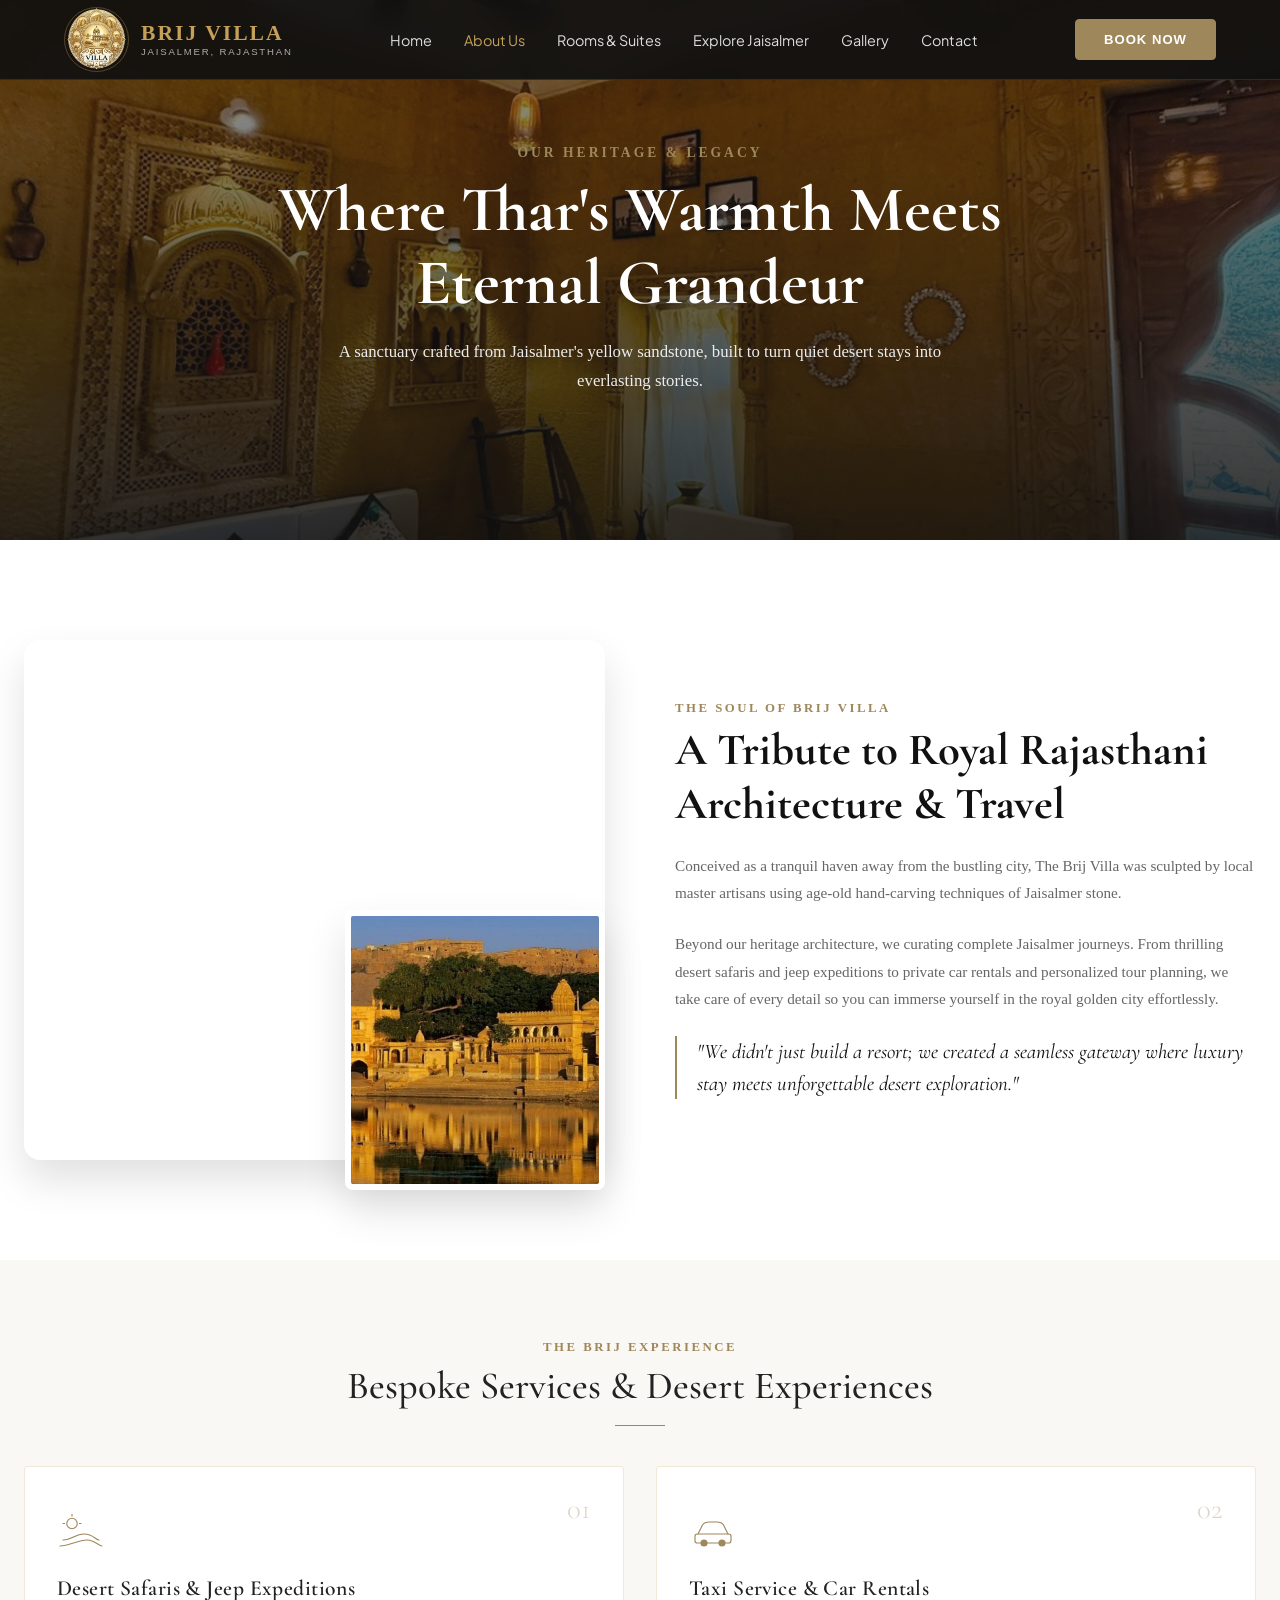
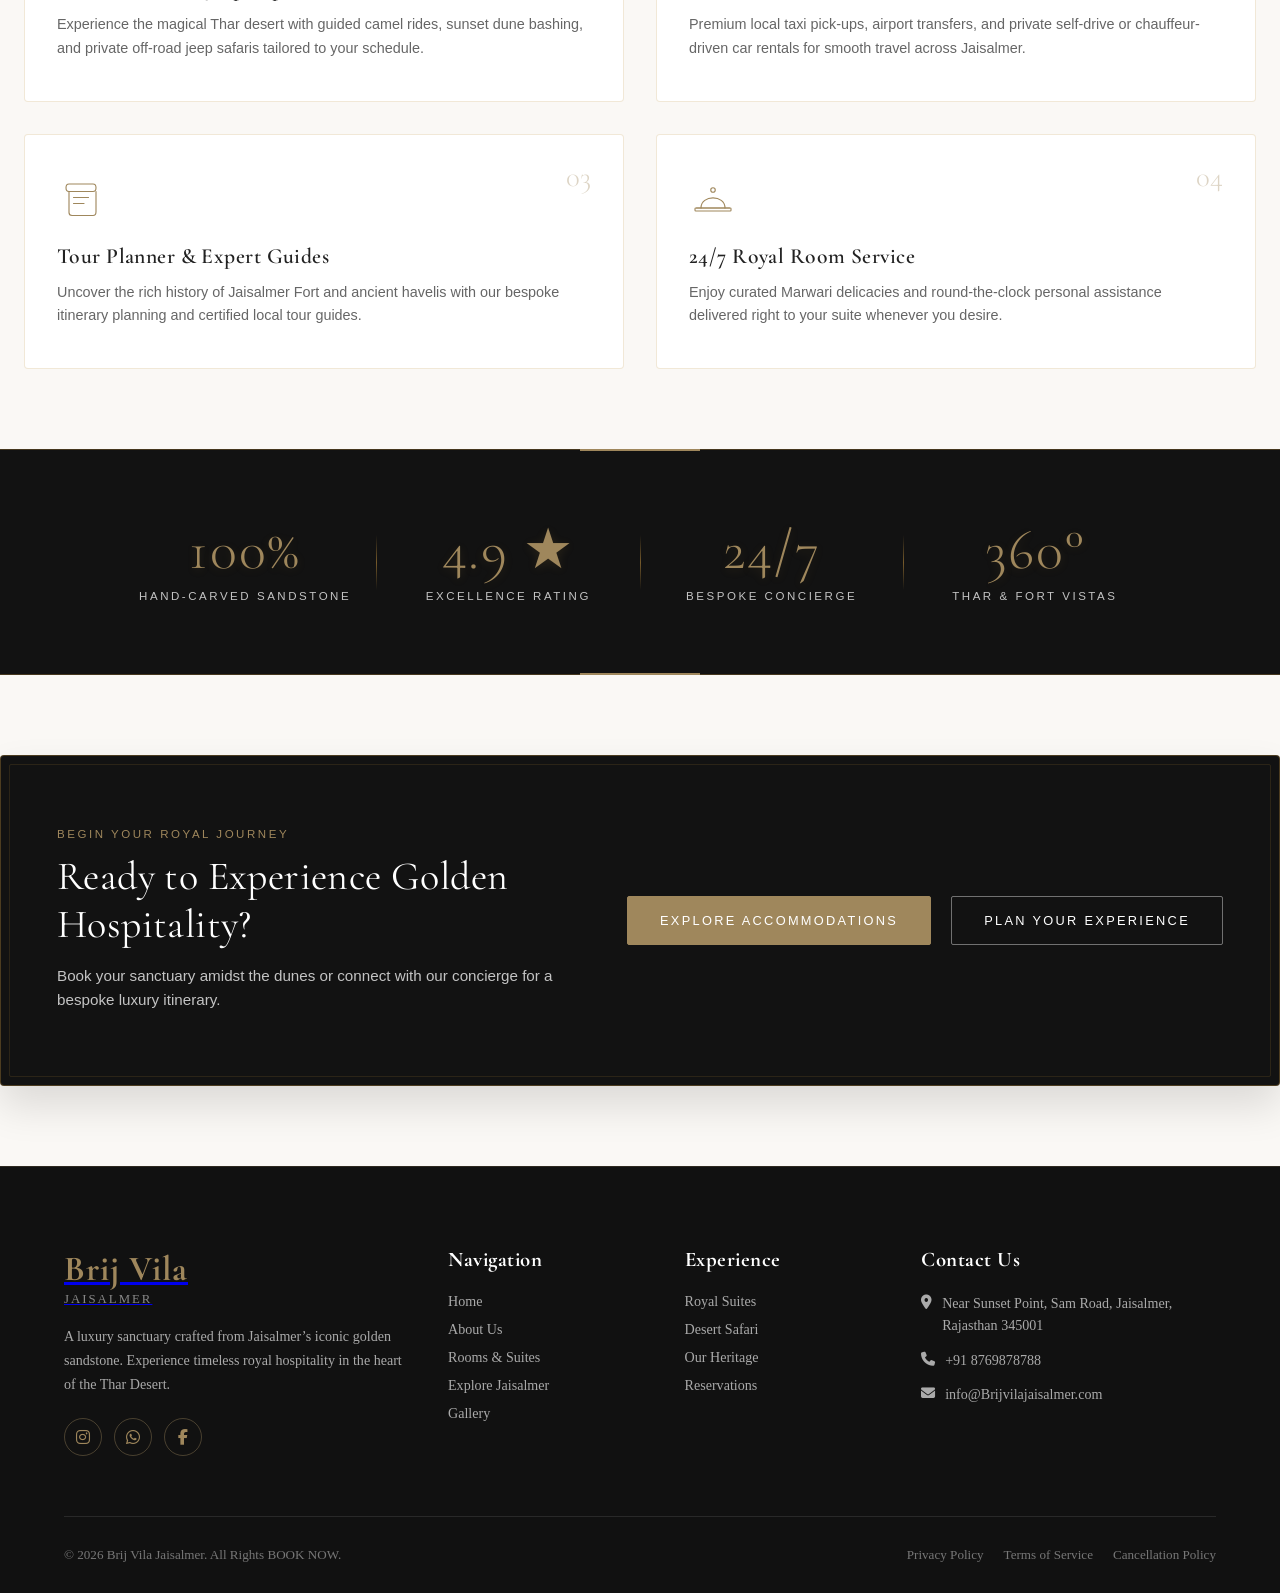
==== about.html @ 89344a8f "initial commit" ====
<!DOCTYPE html>
<html lang="en">
<head>
  <meta charset="UTF-8">
  <meta name="viewport" content="width=device-width, initial-scale=1.0">
  <title>About Us | Brij Vila Jaisalmer</title>
  
  <!-- Shared Global CSS (Navbar, Footer, Buttons) -->
  <link rel="stylesheet" href="style.css">
  
  <!-- Page Specific CSS -->
  <link rel="stylesheet" href="about.css">
  
  <!-- Fonts & Icons -->
  <link rel="preconnect" href="https://fonts.googleapis.com">
  <link rel="preconnect" href="https://fonts.gstatic.com" crossorigin>
  <link href="https://fonts.googleapis.com/css2?family=Cormorant+Garamond:ital,wght@0,400;0,600;0,700;1,400&family=Plus+Jakarta+Sans:wght@300;400;500;600&display=swap" rel="stylesheet">
  <link rel="stylesheet" href="https://cdnjs.cloudflare.com/ajax/libs/font-awesome/6.5.1/css/all.min.css" />
</head>
<body>

  <!-- Navigation Bar (Shared Multi-Page Nav) -->
  <header class="navbar">
        <a href="#hero" class="nav-logo">
  <img 
    src="./images/88f17f92-57b8-442e-8bf9-5949bb6d2c0f-removebg-preview.png" 
    alt="Brij Villa Logo" 
    class="nav-logo-img" 
  />
  <div class="logo-text-group">
    <span class="logo-main">Brij Villa</span>
    <span class="logo-sub">Jaisalmer, Rajasthan</span>
  </div>
</a>
    <nav class="nav-links">
      <a href="index.html">Home</a>
      <a href="about.html" class="active">About Us</a>
      <a href="rooms.html">Rooms & Suites</a>
      <a href="explore.html">Explore Jaisalmer</a>
      <a href="gallery.html">Gallery</a>
      <a href="contact.html">Contact</a>
    </nav>
    <a href="contact.html" class="btn-primary">BOOK NOW</a>
  </header>

  <main>
    <!-- Page Hero Banner -->
    <section class="about-hero">
      <div class="hero-overlay"></div>
      <div class="hero-content">
        <span class="gold-subtitle">Our Heritage & Legacy</span>
        <h1>Where Thar's Warmth Meets Eternal Grandeur</h1>
        <p>A sanctuary crafted from Jaisalmer's yellow sandstone, built to turn quiet desert stays into everlasting stories.</p>
      </div>
    </section>

    <!-- Narrative Intro Section (Split Layout) -->
  <section class="about-story container">
  <div class="story-grid">
    <div class="story-images">
      <!-- Main Video replaces the main background image -->
      <div class="img-wrapper main-img video-wrapper">
        <video autoplay muted loop playsinline poster="https://images.unsplash.com/photo-1542314831-068cd1dbfeeb?auto=format&fit=crop&w=800&q=80">
          <source src="./images/abouthero.mp4" type="video/mp4">
          Your browser does not support the video tag.
        </video>
      </div>

      <!-- Secondary Floating Image -->
      <div class="img-wrapper floating-img">
        <img src="./images/jaisalmerabout.jpg" alt="Luxury Room Details">
      </div>
    </div>

    <div class="story-text">
      <span class="section-label">The Soul of Brij Villa</span>
      <h2>A Tribute to Royal Rajasthani Architecture & Travel</h2>
      <p class="lead-text">
        Conceived as a tranquil haven away from the bustling city, The Brij Villa was sculpted by local master artisans using age-old hand-carving techniques of Jaisalmer stone.
      </p>
      <p>
        Beyond our heritage architecture, we curating complete Jaisalmer journeys. From thrilling desert safaris and jeep expeditions to private car rentals and personalized tour planning, we take care of every detail so you can immerse yourself in the royal golden city effortlessly.
      </p>
      <div class="story-quote">
        <blockquote>
          "We didn't just build a resort; we created a seamless gateway where luxury stay meets unforgettable desert exploration."
        </blockquote>
      </div>
    </div>
  </div>
</section>

<!-- Core Pillars / Services Section -->
<section class="about-pillars">
  <div class="container">
    <div class="section-header text-center">
      <span class="section-label">The Brij Experience</span>
      <h2>Bespoke Services & Desert Experiences</h2>
      <div class="header-line"></div>
    </div>

    <div class="pillars-grid">
      <!-- Card 1 -->
      <div class="pillar-card">
        <div class="pillar-icon">
          <svg viewBox="0 0 64 64" fill="none" stroke="currentColor" stroke-width="1.5" stroke-linecap="round" stroke-linejoin="round">
            <!-- Sun over Sand Dunes -->
            <path d="M8 44 C20 44, 24 36, 36 36 C48 36, 52 44, 56 44" />
            <path d="M4 52 C16 52, 28 44, 40 44 C50 44, 56 52, 60 52" />
            <circle cx="20" cy="22" r="7" />
            <line x1="20" y1="10" x2="20" y2="12" />
            <line x1="32" y1="22" x2="30" y2="22" />
            <line x1="8" y1="22" x2="10" y2="22" />
          </svg>
        </div>
        <span class="pillar-num">01</span>
        <h3>Desert Safaris & Jeep Expeditions</h3>
        <p>Experience the magical Thar desert with guided camel rides, sunset dune bashing, and private off-road jeep safaris tailored to your schedule.</p>
      </div>

      <!-- Card 2 -->
      <div class="pillar-card">
        <div class="pillar-icon">
          <svg viewBox="0 0 64 64" fill="none" stroke="currentColor" stroke-width="1.5" stroke-linecap="round" stroke-linejoin="round">
            <!-- Luxury Car Silhouette -->
            <path d="M12 36 L18 24 C20 21, 23 20, 27 20 H37 C41 20, 44 21, 46 24 L52 36" />
            <rect x="8" y="36" width="48" height="12" rx="3" />
            <circle cx="20" cy="48" r="4" fill="currentColor" />
            <circle cx="44" cy="48" r="4" fill="currentColor" />
          </svg>
        </div>
        <span class="pillar-num">02</span>
        <h3>Taxi Service & Car Rentals</h3>
        <p>Premium local taxi pick-ups, airport transfers, and private self-drive or chauffeur-driven car rentals for smooth travel across Jaisalmer.</p>
      </div>

      <!-- Card 3 -->
      <div class="pillar-card">
        <div class="pillar-icon">
          <svg viewBox="0 0 64 64" fill="none" stroke="currentColor" stroke-width="1.5" stroke-linecap="round" stroke-linejoin="round">
            <!-- Royal Scroll / Compass -->
            <path d="M16 12 H48 C51 12, 52 14, 52 17 C52 20, 51 22, 48 22 H16 C13 22, 12 20, 12 17 C12 14, 13 12, 16 12 Z" />
            <path d="M16 22 V50 C16 53, 18 54, 20 54 H48 C51 54, 52 52, 52 49 V22" />
            <line x1="22" y1="30" x2="42" y2="30" />
            <line x1="22" y1="38" x2="36" y2="38" />
          </svg>
        </div>
        <span class="pillar-num">03</span>
        <h3>Tour Planner & Expert Guides</h3>
        <p>Uncover the rich history of Jaisalmer Fort and ancient havelis with our bespoke itinerary planning and certified local tour guides.</p>
      </div>

      <!-- Card 4 -->
      <div class="pillar-card">
        <div class="pillar-icon">
          <svg viewBox="0 0 64 64" fill="none" stroke="currentColor" stroke-width="1.5" stroke-linecap="round" stroke-linejoin="round">
            <!-- Royal Concierge Bell -->
            <path d="M16 44 C16 26, 48 26, 48 44" />
            <line x1="10" y1="44" x2="54" y2="44" />
            <rect x="8" y="44" width="48" height="4" rx="1" />
            <circle cx="32" cy="20" r="3" />
          </svg>
        </div>
        <span class="pillar-num">04</span>
        <h3>24/7 Royal Room Service</h3>
        <p>Enjoy curated Marwari delicacies and round-the-clock personal assistance delivered right to your suite whenever you desire.</p>
      </div>
    </div>
  </div>
</section>

<!-- Key Statistics Banner -->
<section class="about-stats">
  <div class="container stats-flex">
    
    <div class="stat-item">
      <span class="stat-number">100%</span>
      <span class="stat-label">Hand-Carved Sandstone</span>
    </div>

    <div class="stat-divider"></div>

    <div class="stat-item">
      <span class="stat-number">4.9 ★</span>
      <span class="stat-label">Excellence Rating</span>
    </div>

    <div class="stat-divider"></div>

    <div class="stat-item">
      <span class="stat-number">24/7</span>
      <span class="stat-label">Bespoke Concierge</span>
    </div>

    <div class="stat-divider"></div>

    <div class="stat-item">
      <span class="stat-number">360°</span>
      <span class="stat-label">Thar & Fort Vistas</span>
    </div>

  </div>
</section>

    <!-- Call to Action Banner -->
    <section class="about-cta">
  <div class="cta-card container">
    <div class="cta-content">
      <span class="cta-subtitle">Begin Your Royal Journey</span>
      <h2>Ready to Experience Golden Hospitality?</h2>
      <p>Book your sanctuary amidst the dunes or connect with our concierge for a bespoke luxury itinerary.</p>
    </div>
    <div class="cta-actions">
      <a href="rooms.html" class="btn-primary">Explore Accommodations</a>
      <a href="contact.html" class="btn-outline">Plan Your Experience</a>
    </div>
  </div>
</section>
  </main>

  <!-- Shared Footer -->
  <footer>
    <div class="footer-inner">
      <div class="footer-top">
        <!-- Brand Info Column -->
        <div class="footer-col">
          <a href="index.html" class="nav-logo">
            <span class="logo-main">Brij Vila</span>
            <span class="logo-sub">Jaisalmer</span>
          </a>
          <p class="footer-tagline">
            A luxury sanctuary crafted from Jaisalmer’s iconic golden sandstone. Experience timeless royal hospitality in the heart of the Thar Desert.
          </p>
          <div class="footer-social">
            <a href="#" class="social-btn" aria-label="Instagram"><i class="fa-brands fa-instagram"></i></a>
            <a href="#" class="social-btn" aria-label="WhatsApp"><i class="fa-brands fa-whatsapp"></i></a>
            <a href="#" class="social-btn" aria-label="Facebook"><i class="fa-brands fa-facebook-f"></i></a>
          </div>
        </div>

        <!-- Quick Links Column 1 -->
        <div class="footer-col">
          <h5>Navigation</h5>
          <ul>
            <li><a href="index.html">Home</a></li>
            <li><a href="about.html">About Us</a></li>
            <li><a href="rooms.html">Rooms & Suites</a></li>
            <li><a href="explore.html">Explore Jaisalmer</a></li>
            <li><a href="gallery.html">Gallery</a></li>
          </ul>
        </div>

        <!-- Quick Links Column 2 -->
        <div class="footer-col">
          <h5>Experience</h5>
          <ul>
            <li><a href="rooms.html">Royal Suites</a></li>
            <li><a href="explore.html">Desert Safari</a></li>
            <li><a href="about.html">Our Heritage</a></li>
            <li><a href="contact.html">Reservations</a></li>
          </ul>
        </div>

        <!-- Contact Info Column -->
        <div class="footer-col">
          <h5>Contact Us</h5>
          <div class="contact-item">
            <i class="fa-solid fa-location-dot" style="margin-top: 3px;"></i>
            <span>Near Sunset Point, Sam Road, Jaisalmer, Rajasthan 345001</span>
          </div>
          <div class="contact-item">
            <i class="fa-solid fa-phone" style="margin-top: 3px;"></i>
            <a href="tel:+918769878788">+91 8769878788</a>
          </div>
          <div class="contact-item">
            <i class="fa-solid fa-envelope" style="margin-top: 3px;"></i>
            <a href="mailto:info@Brijvilajaisalmer.com">info@Brijvilajaisalmer.com</a>
          </div>
        </div>
      </div>

      <!-- Footer Bottom -->
      <div class="footer-bottom">
        <p>&copy; 2026 Brij Vila Jaisalmer. All Rights BOOK NOW.</p>
        <div class="footer-links">
         <a href="./privacy.html">Privacy Policy</a>
          <a href="./terms.html">Terms of Service</a>
          <a href="./cancellation-policy.html">Cancellation Policy</a>
        </div>
      </div>
    </div>
  </footer>

</body>
</html>
---- about.css ----
/* ==========================================================================
   Brij Vila Jaisalmer — About Us Page Styles
   File: about.css
   ========================================================================== */

/* --------------------------------------------------------------------------
   1. Local Variables
   -------------------------------------------------------------------------- */
:root {
  --gold: #9f875c;
  --gold-light: #c5b388;
  --gold-glow: rgba(159, 135, 92, 0.15);
  --dark: #111111;
  --dark-surface: #181818;
  --text-dark: #2a2a2a;
  --text-muted: #666666;
  --text-light: #ececec;
  --font-heading: 'Cormorant Garamond', serif;
  --font-body: 'Plus Jakarta Sans', sans-serif;
  --transition: all 0.4s cubic-bezier(0.16, 1, 0.3, 1);
}

/* --------------------------------------------------------------------------
   2. Base Helpers
   -------------------------------------------------------------------------- */
* {
  margin: 0;
  padding: 0;
  box-sizing: border-box;
}

html, body {
  margin: 0 !important;
  padding: 0 !important;
  width: 100%;
  max-width: 100%;
  overflow-x: hidden;
}



  

.about-hero, 
section {
  width: 100%;
  max-width: 100vw;
  box-sizing: border-box;
}

.story-images {
  position: relative;
  width: 100%;
  max-width: 100%;
}

.floating-img {
  position: absolute;
  bottom: -20px;
  right: 0px;
  width: 48%;
  max-width: 260px;
}

.container {
  max-width: 1280px;
  margin: 0 auto;
  padding: 0 24px;
  overflow-x: hidden;
}

.text-center { 
  text-align: center; 
}

.section-label {
  color: var(--gold);
  font-size: 0.8rem;
  text-transform: uppercase;
  letter-spacing: 2.5px;
  font-weight: 600;
  display: block;
  margin-bottom: 8px;
}

.main-img.video-wrapper {
  position: relative;
  overflow: hidden;
  border-radius: 16px; /* Match your main container border-radius */
  width: 100%;
  height: 100%;
  min-height: 520px; /* Adjust according to your layout design */
}

.main-img.video-wrapper video {
  width: 100%;
  height: 520px;
  object-fit: cover;
  display: block;
  border-radius: inherit;
}

/* ==========================================================================
   Header & Navbar Styles
   ========================================================================== *//* ===========================================================
   NAVBAR (Same as Homepage)
   =========================================================== */

.navbar{
    position:fixed;
    top:0;
    left:0;
    width:100%;
    height:80px;
    padding:0 5%;
    display:flex;
    justify-content:space-between;
    align-items:center;
    background:rgba(17,17,17,.92);
    backdrop-filter:blur(12px);
    -webkit-backdrop-filter:blur(12px);
    border-bottom:1px solid rgba(197,160,89,.18);
    z-index:9999;
}

.navbar .nav-logo{
    display:flex;
    align-items:center;
    gap:12px;
    text-decoration:none;
}

.navbar .nav-logo-img{
    width:65px;
    height:65px;
    border-radius:50%;
    object-fit:cover;
    border:1px solid rgba(197,160,89,.35);
    transition:.35s;
}

.navbar .nav-logo:hover .nav-logo-img{
    transform:scale(1.05);
}

.navbar .logo-text-group{
    display:flex;
    flex-direction:column;
    justify-content:center;
    line-height:1.05;
}

.navbar .logo-main{
    font-family:'Cinzel',serif;
    font-size:1.35rem;
    font-weight:600;
    letter-spacing:2px;
    color:#c5a059;
    text-transform:uppercase;
    white-space:nowrap;
}

.navbar .logo-sub{
    font-family:'DM Sans',sans-serif;
    font-size:.60rem;
    letter-spacing:1.8px;
    text-transform:uppercase;
    color:rgba(255,255,255,.65);
    margin-top:3px;
    white-space:nowrap;
}

.navbar .nav-links{
    display:flex;
    align-items:center;
    gap:32px;
}

.navbar .nav-links a{
    text-decoration:none;
    color:#ddd;
    font-family:'Plus Jakarta Sans',sans-serif;
    font-size:.9rem;
    transition:.3s;
}

.navbar .nav-links a:hover,
.navbar .nav-links a.active{
    color:#c5a059;
}

.navbar .btn-primary{
    padding:12px 24px;
}

/* Mobile */

@media(max-width:768px){

    .navbar{
        height:72px;
        padding:0 20px;
    }

    .navbar .nav-logo-img{
        width:42px;
        height:42px;
    }

    .navbar .logo-main{
        font-size:1.05rem;
    }

    .navbar .logo-sub{
        font-size:.52rem;
    }

}

/* Navbar Book Now Button */
.navbar .btn-primary{
    display:inline-flex;
    align-items:center;
    justify-content:center;
    padding:12px 28px;
    background:#9f875c;
    color:#fff;
    text-decoration:none;
    text-transform:uppercase;
    letter-spacing:1px;
    font-size:.82rem;
    font-weight:600;
    border:1px solid #9f875c;
    border-radius:4px;
    transition:all .35s ease;
    white-space:nowrap;
}

.navbar .btn-primary:hover{
    background:#c5b388;
    border-color:#c5b388;
    color:#fff;
    transform:translateY(-2px);
}
/* --------------------------------------------------------------------------
   3. Hero Banner
   -------------------------------------------------------------------------- */
.about-hero {
  position: relative;
  height: 60vh;
  min-height: 480px;
  background: url('./images/gallery.jpeg') center/cover no-repeat;
  display: flex;
  align-items: center;
  justify-content: center;
  text-align: center;
  padding: 0 20px;
}

.hero-overlay {
  position: absolute;
  inset: 0;
  background: linear-gradient(180deg, rgba(17,17,17,0.4) 0%, rgba(17,17,17,0.85) 100%);
}

.hero-content {
  position: relative;
  z-index: 2;
  max-width: 800px;
}

.gold-subtitle {
  color: var(--gold);
  font-size: 0.85rem;
  text-transform: uppercase;
  letter-spacing: 3px;
  font-weight: 600;
  display: block;
  margin-bottom: 12px;
}

.about-hero h1 {
  font-family: var(--font-heading);
  font-size: clamp(2.5rem, 5vw, 4rem);
  color: #ffffff;
  font-weight: 700;
  line-height: 1.15;
  margin-bottom: 18px;
}

.about-hero p {
  color: var(--text-light);
  font-size: 1.05rem;
  line-height: 1.7;
  font-weight: 300;
  max-width: 620px;
  margin: 0 auto;
}

/* --------------------------------------------------------------------------
   4. Story Section (Split Architecture Layout)
   -------------------------------------------------------------------------- */
.about-story {
  padding: 100px 24px;
}

.story-grid {
  display: grid;
  grid-template-columns: 1fr 1fr;
  gap: 70px;
  align-items: center;
}

.story-images {
  position: relative;
}

.img-wrapper {
  border-radius: 8px;
  overflow: hidden;
  box-shadow: 0 20px 40px rgba(0,0,0,0.12);
}

.img-wrapper img {
  width: 100%;
  height: 100%;
  object-fit: cover;
  display: block;
  transition: var(--transition);
}

.main-img {
  width: 85%;
  height: 480px;
}

.floating-img {
  position: absolute;
  bottom: -30px;
  right: 0;
  width: 55%;
  height: 280px;
  border: 6px solid #ffffff;
}

.experience-badge {
  position: absolute;
  top: 30px;
  left: -20px;
  background: var(--dark);
  color: #ffffff;
  padding: 20px 24px;
  border-radius: 6px;
  border-left: 3px solid var(--gold);
  box-shadow: 0 15px 30px rgba(0,0,0,0.2);
}

.badge-num {
  display: block;
  font-family: var(--font-heading);
  font-size: 2.2rem;
  font-weight: 700;
  color: var(--gold);
  line-height: 1;
}

.badge-text {
  font-size: 0.75rem;
  text-transform: uppercase;
  letter-spacing: 1.5px;
  color: #cccccc;
  margin-top: 4px;
  display: block;
}

.story-text h2 {
  font-family: var(--font-heading);
  font-size: 2.8rem;
  color: var(--dark);
  line-height: 1.2;
  margin-bottom: 20px;
}

.lead-text {
  font-size: 1.1rem;
  color: var(--text-dark);
  font-weight: 500;
  line-height: 1.7;
  margin-bottom: 16px;
}

.story-text p {
  color: var(--text-muted);
  line-height: 1.8;
  font-size: 0.95rem;
  margin-bottom: 24px;
}

.story-quote blockquote {
  border-left: 2px solid var(--gold);
  padding-left: 20px;
  font-family: var(--font-heading);
  font-size: 1.3rem;
  font-style: italic;
  color: var(--dark);
  line-height: 1.5;
  margin: 0;
}

/* .video-wrapper {
  overflow: hidden;
  position: relative;
}

.video-wrapper video {
  width: 100%;
  height: 100%;
  object-fit: cover;
  display: block;
} */
/* --------------------------------------------------------------------------
   5. Core Pillars / Philosophy Section
   -------------------------------------------------------------------------- */
/* ============================================================
   BESPOKE SERVICES & PILLARS (THE BRIJ VILLA)
   ============================================================ */
.about-pillars {
  padding: 5rem 0;
  background: var(--ivory, #faf8f5);
}

.about-pillars .section-header h2 {
  font-family: "Cormorant Garamond", serif;
  font-size: 2.4rem;
  font-weight: 500;
  color: var(--charcoal, #222);
  margin-top: 0.5rem;
}

.header-line {
  width: 50px;
  height: 1px;
  background: var(--gold, #b88a3b);
  margin: 1rem auto 2.5rem;
}

.pillars-grid {
  display: grid;
  grid-template-columns: repeat(2, 1fr);
  gap: 2rem;
}

.pillar-card {
  position: relative;
  background: #ffffff;
  padding: 2.5rem 2rem;
  border: 1px solid rgba(184, 138, 59, 0.2);
  border-radius: 4px;
  transition: all 0.4s ease;
}

.pillar-card:hover {
  border-color: var(--gold, #b88a3b);
  transform: translateY(-4px);
  box-shadow: 0 12px 30px rgba(184, 138, 59, 0.08);
}

.pillar-icon {
  width: 48px;
  height: 48px;
  color: var(--gold, #b88a3b);
  margin-bottom: 1.25rem;
}

.pillar-icon svg {
  width: 100%;
  height: 100%;
}

.pillar-num {
  position: absolute;
  top: 1.5rem;
  right: 2rem;
  font-family: "Cormorant Garamond", serif;
  font-size: 1.8rem;
  color: var(--gold, #b88a3b);
  opacity: 0.35;
  font-weight: 300;
}

.pillar-card h3 {
  font-family: "Cormorant Garamond", serif;
  font-size: 1.35rem;
  font-weight: 600;
  color: var(--charcoal, #222);
  margin-bottom: 0.75rem;
  letter-spacing: 0.02em;
}

.pillar-card p {
  font-family: "DM Sans", sans-serif;
  font-size: 0.9rem;
  line-height: 1.65;
  color: #666;
}

/* Responsive adjustment for screens under 768px */
@media (max-width: 768px) {
  .pillars-grid {
    grid-template-columns: 1fr;
    gap: 1.25rem;
  }
}
/* --------------------------------------------------------------------------
   6. Key Metrics & Statistics Banner
   -------------------------------------------------------------------------- */
/* ============================================================
   EXTRA LUXURY STATS BANNER (THE BRIJ VILLA)
   ============================================================ */
.about-stats {
  background: var(--charcoal, #121212);
  padding: 4.5rem 0;
  border-top: 1px solid rgba(184, 138, 59, 0.3);
  border-bottom: 1px solid rgba(184, 138, 59, 0.3);
  position: relative;
}

/* Subtle gold top/bottom accent line glow */
.about-stats::before,
.about-stats::after {
  content: "";
  position: absolute;
  left: 50%;
  transform: translateX(-50%);
  width: 120px;
  height: 2px;
  background: var(--gold, #b88a3b);
}

.about-stats::before {
  top: -1px;
}

.about-stats::after {
  bottom: -1px;
}

.stats-flex {
  display: flex;
  align-items: center;
  justify-content: space-between;
  max-width: 1100px;
  margin: 0 auto;
}

.stat-item {
  display: flex;
  flex-direction: column;
  align-items: center;
  text-align: center;
  padding: 0 1rem;
  flex: 1;
}

.stat-number {
  font-family: "Cormorant Garamond", serif;
  font-size: 3.5rem;
  font-weight: 300;
  color: var(--gold, #b88a3b);
  line-height: 1;
  letter-spacing: 0.03em;
  margin-bottom: 0.75rem;
  text-shadow: 0 2px 10px rgba(184, 138, 59, 0.15);
}

.stat-label {
  font-family: "DM Sans", sans-serif;
  font-size: 0.72rem;
  font-weight: 500;
  text-transform: uppercase;
  letter-spacing: 0.22em;
  color: rgba(255, 255, 255, 0.75);
}

/* Slim Gold Gradient Divider */
.stat-divider {
  width: 1px;
  height: 55px;
  background: linear-gradient(
    to bottom,
    transparent,
    rgba(184, 138, 59, 0.6),
    transparent
  );
}

/* Mobile & Tablet Responsiveness */
@media (max-width: 768px) {
  .about-stats {
    padding: 3.5rem 1rem;
  }
  .stats-flex {
    display: grid;
    grid-template-columns: repeat(2, 1fr);
    gap: 2.5rem 1rem;
  }
  .stat-divider {
    display: none;
  }
  .stat-number {
    font-size: 2.8rem;
  }
}

/* --------------------------------------------------------------------------
   7. Call To Action (CTA) Box
   -------------------------------------------------------------------------- */
/* ============================================================
   EXTRA LUXURY CTA SECTION (THE BRIJ VILLA)
   ============================================================ */
.about-cta {
  padding: 5rem 0;
  background: var(--ivory, #faf8f5);
}

.cta-card {
  background: var(--charcoal, #121212);
  border: 1px solid rgba(184, 138, 59, 0.35);
  border-radius: 4px;
  padding: 4.5rem 3.5rem;
  display: flex;
  align-items: center;
  justify-content: space-between;
  gap: 3rem;
  position: relative;
  overflow: hidden;
  box-shadow: 0 20px 40px rgba(0, 0, 0, 0.12);
}

/* Subtle inset gold outline overlay for framing */
.cta-card::before {
  content: "";
  position: absolute;
  top: 8px;
  left: 8px;
  right: 8px;
  bottom: 8px;
  border: 1px solid rgba(184, 138, 59, 0.15);
  pointer-events: none;
  border-radius: 2px;
}

.cta-content {
  max-width: 620px;
  position: relative;
  z-index: 1;
}

.cta-subtitle {
  font-family: "DM Sans", sans-serif;
  font-size: 0.72rem;
  text-transform: uppercase;
  letter-spacing: 0.22em;
  color: var(--gold, #b88a3b);
  display: block;
  margin-bottom: 0.75rem;
}

.cta-content h2 {
  font-family: "Cormorant Garamond", serif;
  font-size: 2.5rem;
  font-weight: 400;
  color: #ffffff;
  line-height: 1.2;
  margin-bottom: 1rem;
  letter-spacing: 0.01em;
}

.cta-content p {
  font-family: "DM Sans", sans-serif;
  font-size: 0.95rem;
  color: rgba(255, 255, 255, 0.75);
  line-height: 1.6;
}

.cta-actions {
  display: flex;
  align-items: center;
  gap: 1.25rem;
  position: relative;
  z-index: 1;
  flex-shrink: 0;
}

/* Primary Gold Button */
.btn-primary {
  display: inline-block;
  padding: 1rem 2rem;
  background: var(--gold, #b88a3b);
  color: #ffffff;
  font-family: "DM Sans", sans-serif;
  font-size: 0.8rem;
  font-weight: 500;
  text-transform: uppercase;
  letter-spacing: 0.18em;
  text-decoration: none;
  border: 1px solid var(--gold, #b88a3b);
  border-radius: 2px;
  transition: all 0.35 ease;
}

.btn-primary:hover {
  background: #a37830;
  border-color: #a37830;
  transform: translateY(-2px);
  box-shadow: 0 8px 20px rgba(184, 138, 59, 0.25);
}

/* Outline Light Button */
.btn-outline {
  display: inline-block;
  padding: 1rem 2rem;
  background: transparent;
  color: #ffffff;
  font-family: "DM Sans", sans-serif;
  font-size: 0.8rem;
  font-weight: 500;
  text-transform: uppercase;
  letter-spacing: 0.18em;
  text-decoration: none;
  border: 1px solid rgba(255, 255, 255, 0.4);
  border-radius: 2px;
  transition: all 0.35s ease;
}

.btn-outline:hover {
  border-color: var(--gold, #b88a3b);
  color: var(--gold, #b88a3b);
  transform: translateY(-2px);
}

/* Mobile & Tablet Responsiveness */
@media (max-width: 992px) {
  .cta-card {
    flex-direction: column;
    text-align: center;
    padding: 3.5rem 2rem;
    gap: 2rem;
  }

  .cta-actions {
    flex-direction: column;
    width: 100%;
  }

  .btn-primary,
  .btn-outline {
    width: 100%;
    text-align: center;
  }
}

/* ==========================================================================
   8. Shared Footer Styles (Exact Match to Index CSS)
   ========================================================================== */
footer {
  background: #111111;
  color: #e0e0e0;
  padding: 80px 5% 30px;
  border-top: 1px solid rgba(159, 135, 92, 0.2);
}

.footer-inner {
  max-width: 1300px;
  margin: 0 auto;
}

.footer-top {
  display: grid;
  grid-template-columns: 1.4fr 0.8fr 0.8fr 1.2fr;
  gap: 40px;
  padding-bottom: 60px;
  border-bottom: 1px solid rgba(255, 255, 255, 0.1);
}

.logo-main {
  display: block;
  font-family: 'Cormorant Garamond', serif;
  font-size: 2.2rem;
  font-weight: 700;
  color: var(--gold, #9f875c);
  letter-spacing: 1px;
}

.logo-sub {
  display: block;
  font-size: 0.8rem;
  text-transform: uppercase;
  letter-spacing: 2px;
  color: #888888;
  margin-top: 2px;
}

.footer-tagline {
  font-size: 0.88rem;
  color: #aaaaaa;
  line-height: 1.7;
  margin: 18px 0 22px;
}

.footer-social {
  display: flex;
  gap: 12px;
}

.social-btn {
  width: 38px;
  height: 38px;
  border-radius: 50%;
  border: 1px solid rgba(159, 135, 92, 0.4);
  display: flex;
  align-items: center;
  justify-content: center;
  color: var(--gold, #9f875c);
  text-decoration: none;
  transition: all 0.3s ease;
}

.social-btn:hover {
  background: var(--gold, #9f875c);
  color: #ffffff;
  transform: translateY(-3px);
}

.footer-col h5 {
  font-family: 'Cormorant Garamond', serif;
  font-size: 1.3rem;
  color: #ffffff;
  margin-bottom: 20px;
  letter-spacing: 0.5px;
}

.footer-col ul {
  list-style: none;
  padding: 0;
  margin: 0;
}

.footer-col ul li {
  margin-bottom: 10px;
}

.footer-col ul li a {
  color: #aaaaaa;
  text-decoration: none;
  font-size: 0.88rem;
  transition: color 0.3s ease;
}

.footer-col ul li a:hover {
  color: var(--gold, #9f875c);
}

.contact-item {
  display: flex;
  gap: 10px;
  font-size: 0.88rem;
  color: #aaaaaa;
  margin-bottom: 12px;
  line-height: 1.6;
}

.contact-item a {
  color: #aaaaaa;
  text-decoration: none;
  transition: color 0.3s ease;
}

.contact-item a:hover {
  color: var(--gold, #9f875c);
}

.footer-bottom {
  display: flex;
  justify-content: space-between;
  align-items: center;
  padding-top: 30px;
  font-size: 0.82rem;
  color: #777777;
}

.footer-links {
  display: flex;
  gap: 20px;
}

.footer-links a {
  color: #777777;
  text-decoration: none;
  transition: color 0.3s ease;
}

.footer-links a:hover {
  color: #ffffff;
}

/* --------------------------------------------------------------------------
   9. Responsive Design
   -------------------------------------------------------------------------- */
@media (max-width: 992px) {
  .story-grid {
    grid-template-columns: 1fr;
    gap: 50px;
  }
  
  .main-img {
    width: 100%;
    height: 380px;
  }
  
  .floating-img {
    display: none;
  }

  .cta-card {
    flex-direction: column;
    text-align: center;
    padding: 40px 30px;
  }

  .stat-divider {
    display: none;
  }

  .footer-top {
    grid-template-columns: 1fr 1fr;
  }
}

@media (max-width: 600px) {
  .about-story, 
  .about-pillars, 
  .about-cta {
    padding: 60px 20px;
  }

  .cta-actions {
    flex-direction: column;
    width: 100%;
  }

  .cta-actions a {
    width: 100%;
    text-align: center;
  }

  .footer-top {
    grid-template-columns: 1fr;
    gap: 30px;
  }

  .footer-bottom {
    flex-direction: column;
    gap: 15px;
    text-align: center;
  }
}
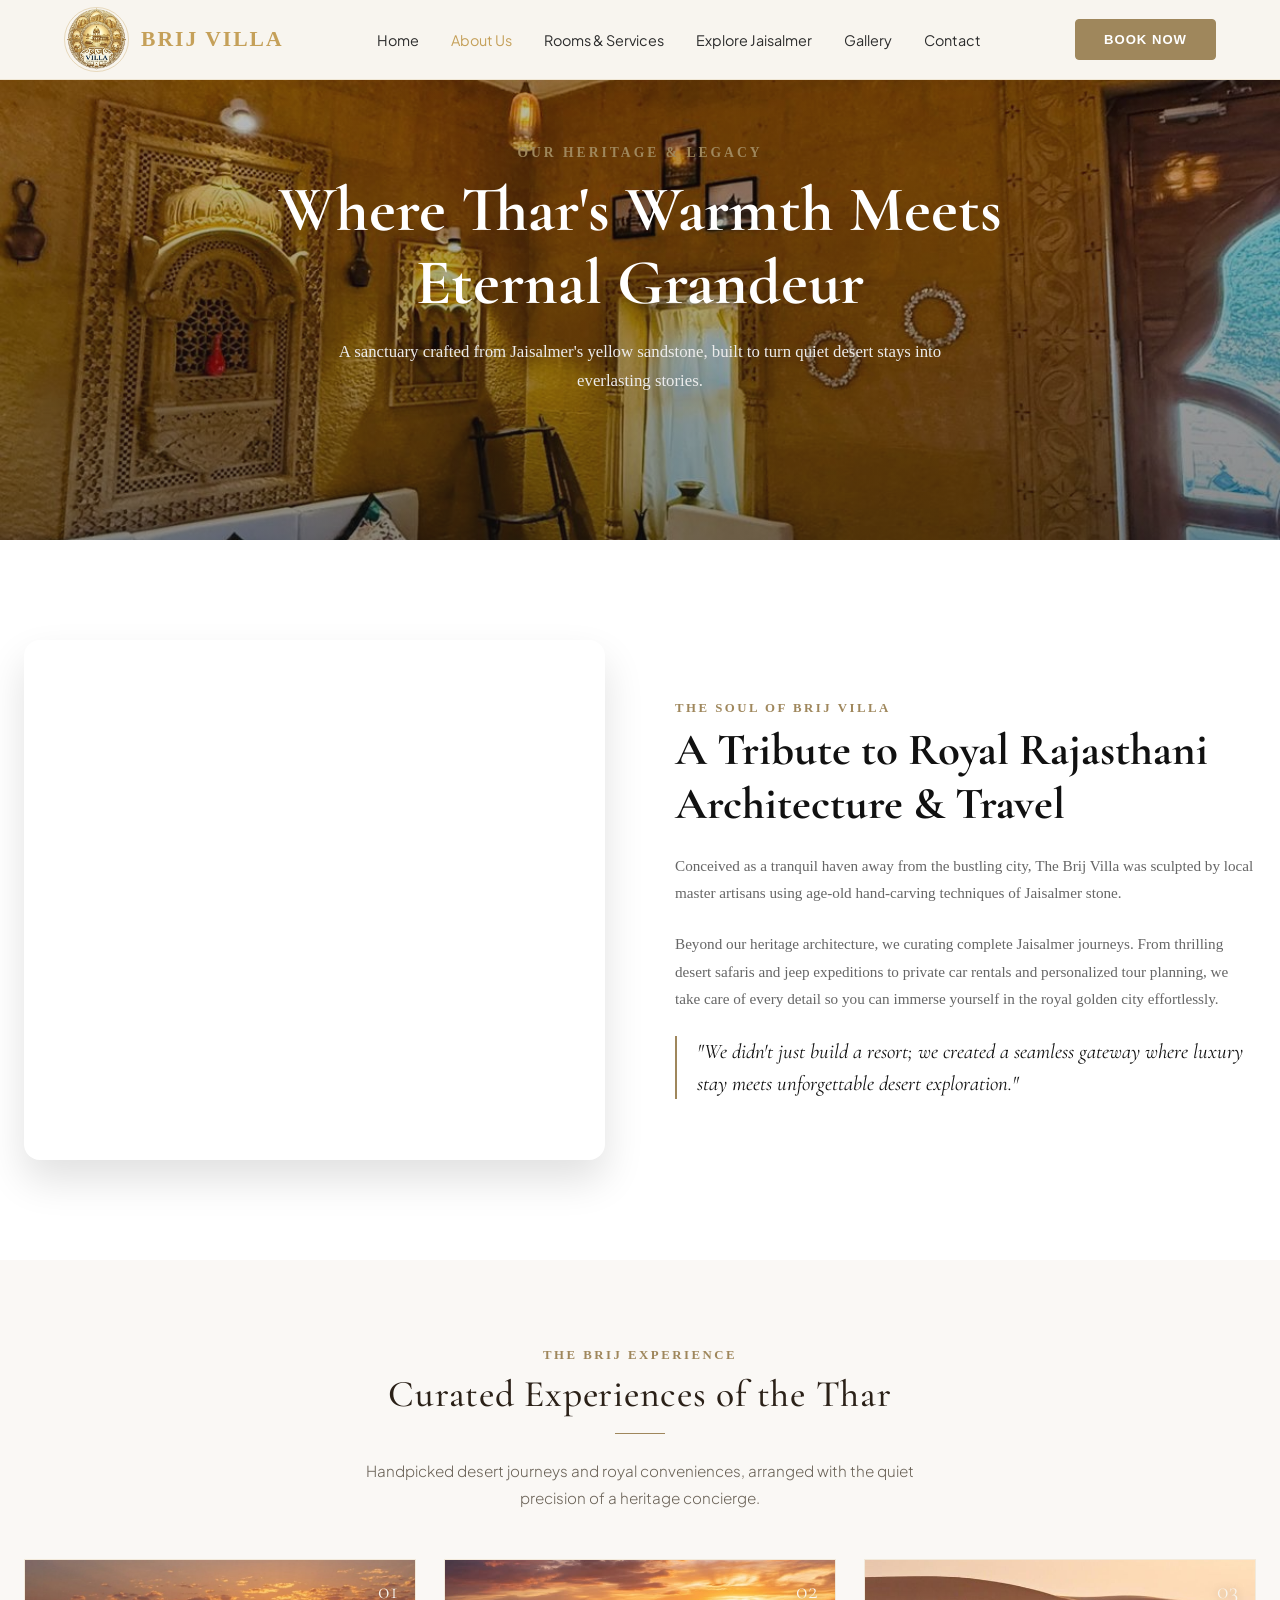
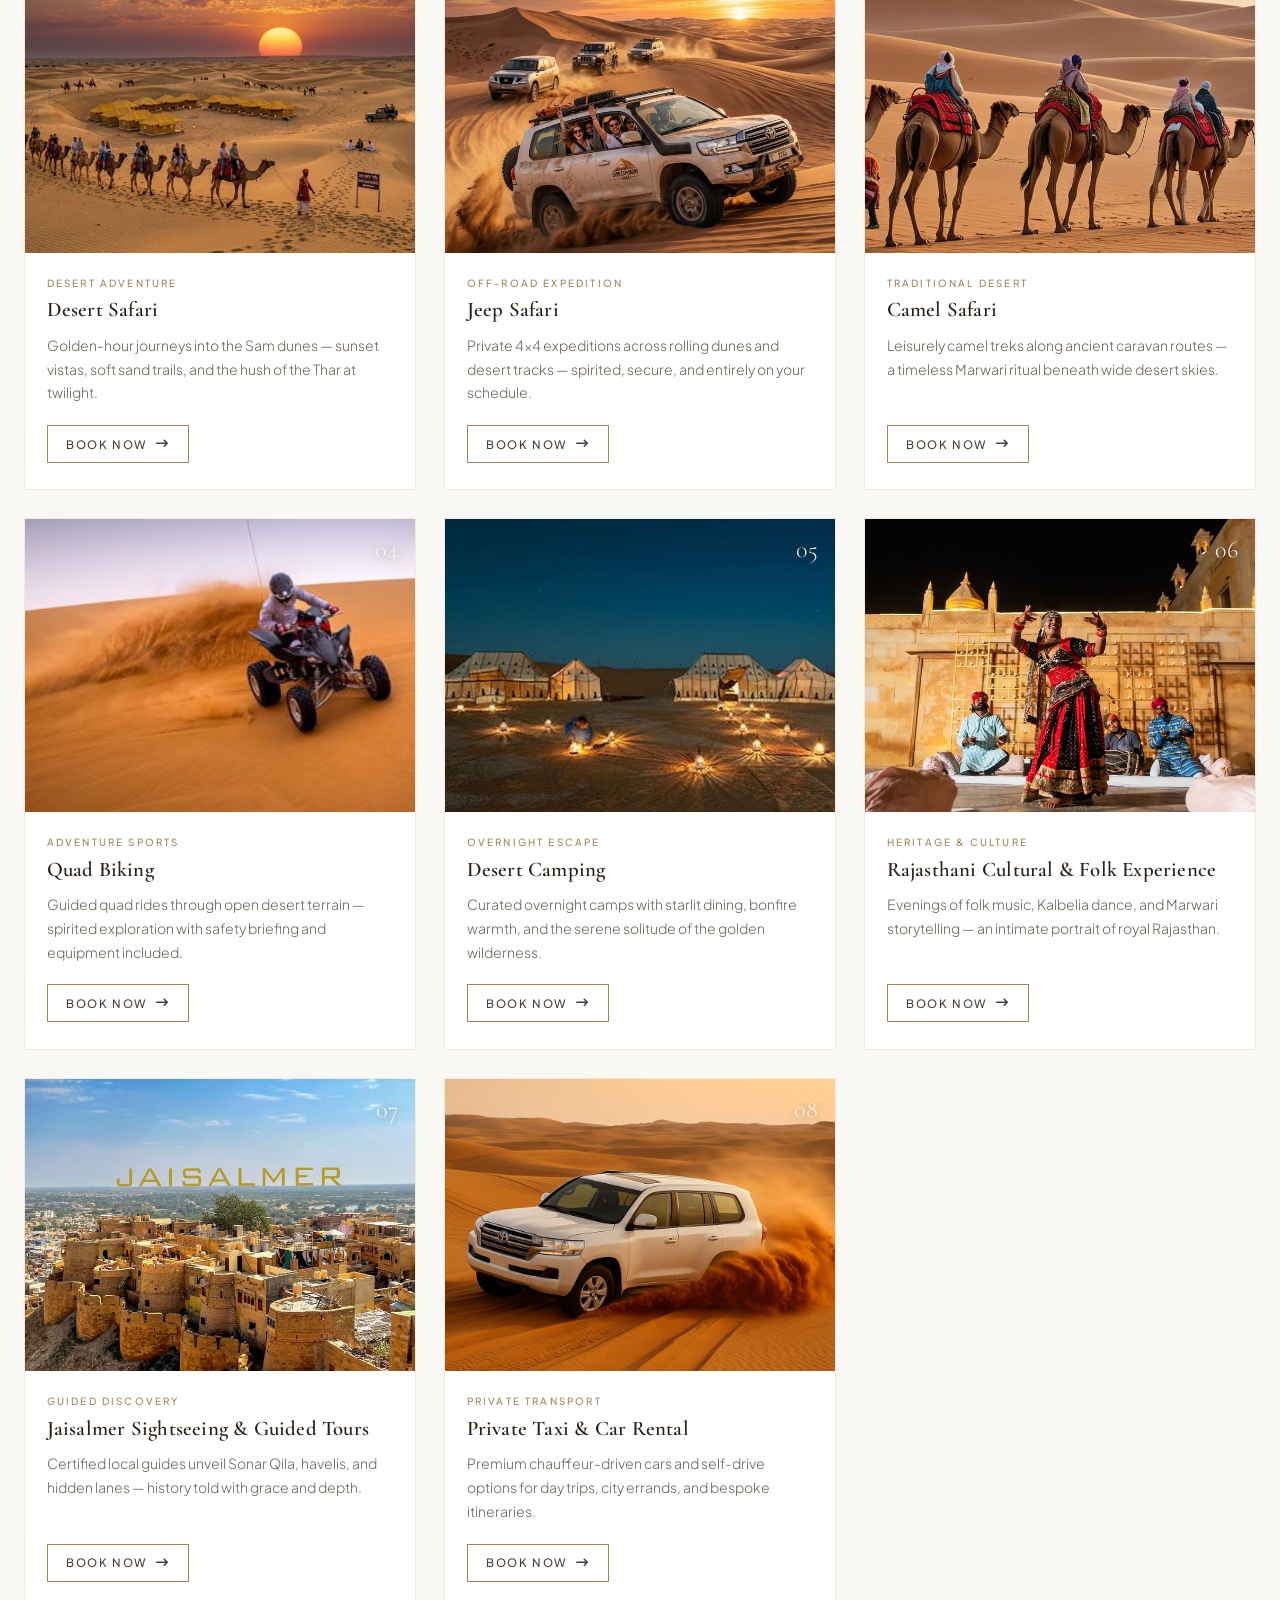
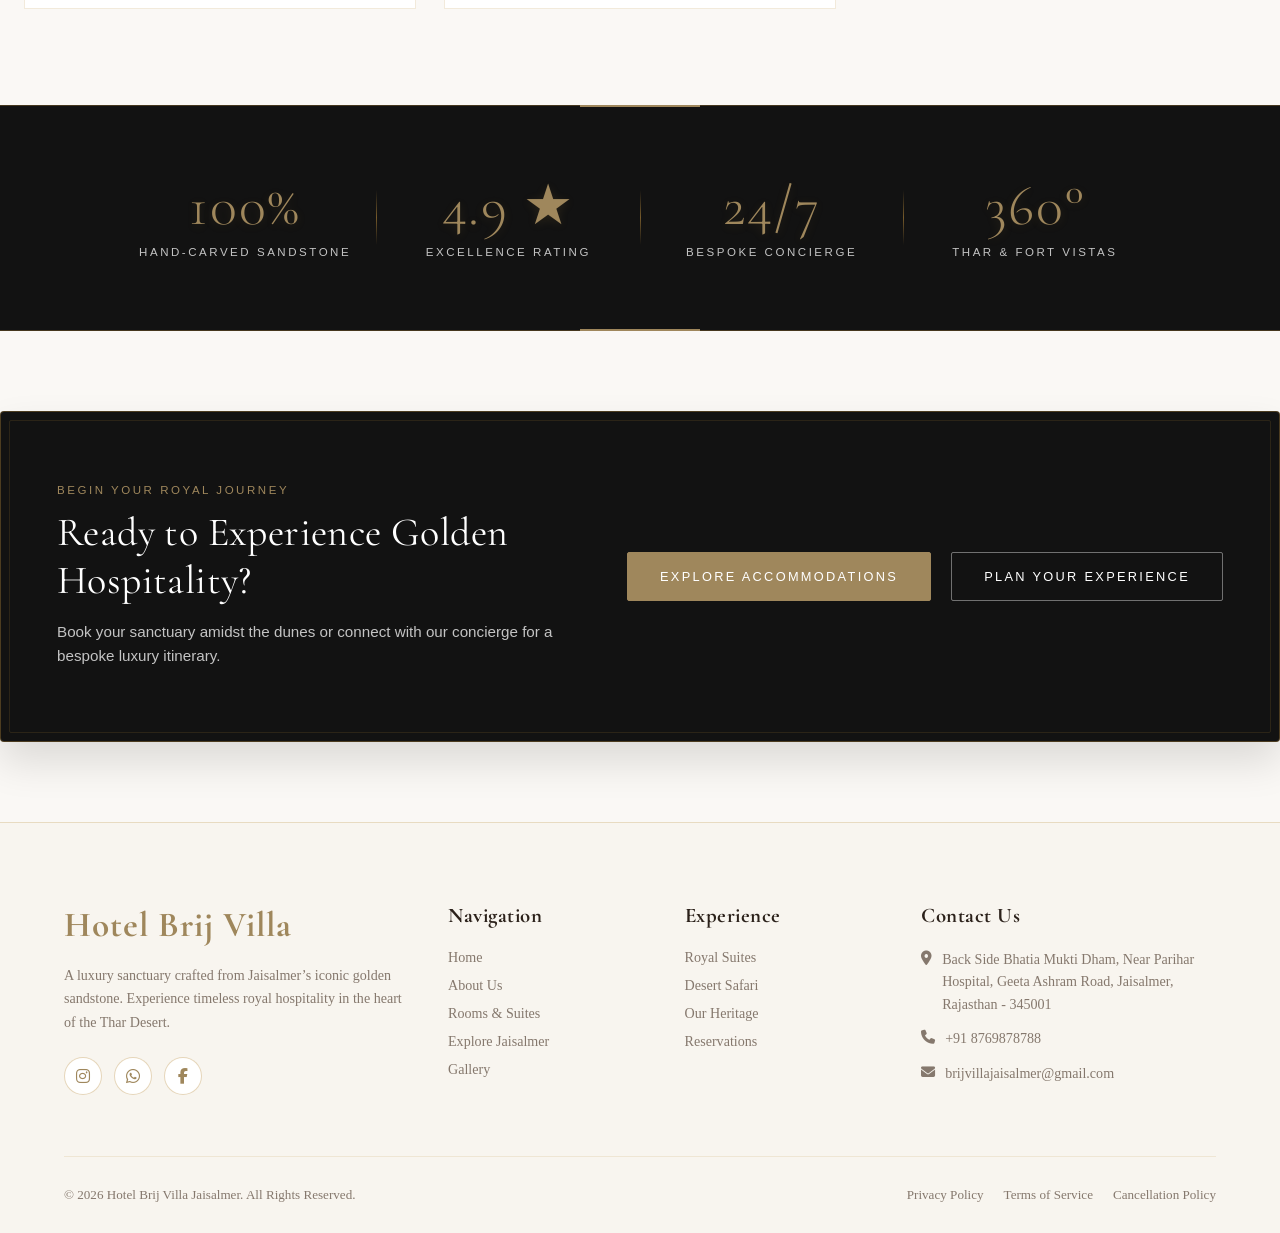
==== commit fc8b9518: "changes in the index and all the files regarding styling" ====
--- a/about.html
+++ b/about.html
@@ -29,19 +29,31 @@
   />
   <div class="logo-text-group">
     <span class="logo-main">Brij Villa</span>
-    <span class="logo-sub">Jaisalmer, Rajasthan</span>
   </div>
 </a>
     <nav class="nav-links">
       <a href="index.html">Home</a>
       <a href="about.html" class="active">About Us</a>
-      <a href="rooms.html">Rooms & Suites</a>
+      <a href="rooms.html">Rooms & Services</a>
       <a href="explore.html">Explore Jaisalmer</a>
       <a href="gallery.html">Gallery</a>
       <a href="contact.html">Contact</a>
     </nav>
     <a href="contact.html" class="btn-primary">BOOK NOW</a>
+    <button class="nav-hamburger" id="hamburgerBtn" aria-label="Open menu" aria-expanded="false">
+      <span></span><span></span><span></span>
+    </button>
   </header>
+
+  <div class="nav-mobile" id="mobileNav">
+    <button class="nav-close" id="navClose" aria-label="Close menu">✕</button>
+    <a href="index.html" class="mob-link">Home</a>
+    <a href="about.html" class="mob-link">About Us</a>
+    <a href="rooms.html" class="mob-link">Rooms & Services</a>
+    <a href="explore.html" class="mob-link">Explore Jaisalmer</a>
+    <a href="gallery.html" class="mob-link">Gallery</a>
+    <a href="contact.html" class="mob-link">Contact</a>
+  </div>
 
   <main>
     <!-- Page Hero Banner -->
@@ -64,11 +76,6 @@
           <source src="./images/abouthero.mp4" type="video/mp4">
           Your browser does not support the video tag.
         </video>
-      </div>
-
-      <!-- Secondary Floating Image -->
-      <div class="img-wrapper floating-img">
-        <img src="./images/jaisalmerabout.jpg" alt="Luxury Room Details">
       </div>
     </div>
 
@@ -91,80 +98,141 @@
 </section>
 
 <!-- Core Pillars / Services Section -->
-<section class="about-pillars">
+<section class="about-pillars brij-experiences" id="brij-experiences">
   <div class="container">
-    <div class="section-header text-center">
+    <div class="section-header text-center brij-experiences-header">
       <span class="section-label">The Brij Experience</span>
-      <h2>Bespoke Services & Desert Experiences</h2>
+      <h2>Curated Experiences of the Thar</h2>
       <div class="header-line"></div>
-    </div>
-
-    <div class="pillars-grid">
-      <!-- Card 1 -->
-      <div class="pillar-card">
-        <div class="pillar-icon">
-          <svg viewBox="0 0 64 64" fill="none" stroke="currentColor" stroke-width="1.5" stroke-linecap="round" stroke-linejoin="round">
-            <!-- Sun over Sand Dunes -->
-            <path d="M8 44 C20 44, 24 36, 36 36 C48 36, 52 44, 56 44" />
-            <path d="M4 52 C16 52, 28 44, 40 44 C50 44, 56 52, 60 52" />
-            <circle cx="20" cy="22" r="7" />
-            <line x1="20" y1="10" x2="20" y2="12" />
-            <line x1="32" y1="22" x2="30" y2="22" />
-            <line x1="8" y1="22" x2="10" y2="22" />
-          </svg>
-        </div>
-        <span class="pillar-num">01</span>
-        <h3>Desert Safaris & Jeep Expeditions</h3>
-        <p>Experience the magical Thar desert with guided camel rides, sunset dune bashing, and private off-road jeep safaris tailored to your schedule.</p>
-      </div>
-
-      <!-- Card 2 -->
-      <div class="pillar-card">
-        <div class="pillar-icon">
-          <svg viewBox="0 0 64 64" fill="none" stroke="currentColor" stroke-width="1.5" stroke-linecap="round" stroke-linejoin="round">
-            <!-- Luxury Car Silhouette -->
-            <path d="M12 36 L18 24 C20 21, 23 20, 27 20 H37 C41 20, 44 21, 46 24 L52 36" />
-            <rect x="8" y="36" width="48" height="12" rx="3" />
-            <circle cx="20" cy="48" r="4" fill="currentColor" />
-            <circle cx="44" cy="48" r="4" fill="currentColor" />
-          </svg>
-        </div>
-        <span class="pillar-num">02</span>
-        <h3>Taxi Service & Car Rentals</h3>
-        <p>Premium local taxi pick-ups, airport transfers, and private self-drive or chauffeur-driven car rentals for smooth travel across Jaisalmer.</p>
-      </div>
-
-      <!-- Card 3 -->
-      <div class="pillar-card">
-        <div class="pillar-icon">
-          <svg viewBox="0 0 64 64" fill="none" stroke="currentColor" stroke-width="1.5" stroke-linecap="round" stroke-linejoin="round">
-            <!-- Royal Scroll / Compass -->
-            <path d="M16 12 H48 C51 12, 52 14, 52 17 C52 20, 51 22, 48 22 H16 C13 22, 12 20, 12 17 C12 14, 13 12, 16 12 Z" />
-            <path d="M16 22 V50 C16 53, 18 54, 20 54 H48 C51 54, 52 52, 52 49 V22" />
-            <line x1="22" y1="30" x2="42" y2="30" />
-            <line x1="22" y1="38" x2="36" y2="38" />
-          </svg>
-        </div>
-        <span class="pillar-num">03</span>
-        <h3>Tour Planner & Expert Guides</h3>
-        <p>Uncover the rich history of Jaisalmer Fort and ancient havelis with our bespoke itinerary planning and certified local tour guides.</p>
-      </div>
-
-      <!-- Card 4 -->
-      <div class="pillar-card">
-        <div class="pillar-icon">
-          <svg viewBox="0 0 64 64" fill="none" stroke="currentColor" stroke-width="1.5" stroke-linecap="round" stroke-linejoin="round">
-            <!-- Royal Concierge Bell -->
-            <path d="M16 44 C16 26, 48 26, 48 44" />
-            <line x1="10" y1="44" x2="54" y2="44" />
-            <rect x="8" y="44" width="48" height="4" rx="1" />
-            <circle cx="32" cy="20" r="3" />
-          </svg>
-        </div>
-        <span class="pillar-num">04</span>
-        <h3>24/7 Royal Room Service</h3>
-        <p>Enjoy curated Marwari delicacies and round-the-clock personal assistance delivered right to your suite whenever you desire.</p>
-      </div>
+      <p class="brij-experiences-intro">Handpicked desert journeys and royal conveniences, arranged with the quiet precision of a heritage concierge.</p>
+    </div>
+
+    <div class="brij-experiences-grid">
+
+      <article class="experience-card">
+        <div class="experience-card-media">
+          <img src="./images/samsdunes.jpg" alt="Desert Safari across golden Sam Sand Dunes" loading="lazy">
+          <span class="experience-card-num">01</span>
+        </div>
+        <div class="experience-card-body">
+          <span class="experience-card-cat">Desert Adventure</span>
+          <h3>Desert Safari</h3>
+          <p>Golden-hour journeys into the Sam dunes — sunset vistas, soft sand trails, and the hush of the Thar at twilight.</p>
+          <button type="button" class="experience-book-btn" data-service="Desert Safari">
+            Book Now <i class="fa-solid fa-arrow-right-long" aria-hidden="true"></i>
+          </button>
+        </div>
+      </article>
+
+      <article class="experience-card">
+        <div class="experience-card-media">
+          <img src="./images/jeep.jpg" alt="Jeep Safari through desert dunes" loading="lazy">
+          <span class="experience-card-num">02</span>
+        </div>
+        <div class="experience-card-body">
+          <span class="experience-card-cat">Off-Road Expedition</span>
+          <h3>Jeep Safari</h3>
+          <p>Private 4×4 expeditions across rolling dunes and desert tracks — spirited, secure, and entirely on your schedule.</p>
+          <button type="button" class="experience-book-btn" data-service="Jeep Safari">
+            Book Now <i class="fa-solid fa-arrow-right-long" aria-hidden="true"></i>
+          </button>
+        </div>
+      </article>
+
+      <article class="experience-card">
+        <div class="experience-card-media">
+          <img src="./images/camel.jpg" alt="Camel Safari at sunset in the Thar Desert" loading="lazy">
+          <span class="experience-card-num">03</span>
+        </div>
+        <div class="experience-card-body">
+          <span class="experience-card-cat">Traditional Desert</span>
+          <h3>Camel Safari</h3>
+          <p>Leisurely camel treks along ancient caravan routes — a timeless Marwari ritual beneath wide desert skies.</p>
+          <button type="button" class="experience-book-btn" data-service="Camel Safari">
+            Book Now <i class="fa-solid fa-arrow-right-long" aria-hidden="true"></i>
+          </button>
+        </div>
+      </article>
+
+      
+
+      <article class="experience-card">
+        <div class="experience-card-media">
+          <img src="./images/quad.jpg" alt="Quad biking across desert terrain" loading="lazy">
+          <span class="experience-card-num">04</span>
+        </div>
+        <div class="experience-card-body">
+          <span class="experience-card-cat">Adventure Sports</span>
+          <h3>Quad Biking</h3>
+          <p>Guided quad rides through open desert terrain — spirited exploration with safety briefing and equipment included.</p>
+          <button type="button" class="experience-book-btn" data-service="Quad Biking">
+            Book Now <i class="fa-solid fa-arrow-right-long" aria-hidden="true"></i>
+          </button>
+        </div>
+      </article>
+
+      <article class="experience-card">
+        <div class="experience-card-media">
+          <img src="./images/camp.jpg" alt="Luxury desert camping beneath desert skies" loading="lazy">
+          <span class="experience-card-num">05</span>
+        </div>
+        <div class="experience-card-body">
+          <span class="experience-card-cat">Overnight Escape</span>
+          <h3>Desert Camping</h3>
+          <p>Curated overnight camps with starlit dining, bonfire warmth, and the serene solitude of the golden wilderness.</p>
+          <button type="button" class="experience-book-btn" data-service="Desert Camping">
+            Book Now <i class="fa-solid fa-arrow-right-long" aria-hidden="true"></i>
+          </button>
+        </div>
+      </article>
+
+      <article class="experience-card">
+        <div class="experience-card-media">
+          <img src="./images/folk.jpg" alt="Rajasthani cultural and folk heritage" loading="lazy">
+          <span class="experience-card-num">06</span>
+        </div>
+        <div class="experience-card-body">
+          <span class="experience-card-cat">Heritage &amp; Culture</span>
+          <h3>Rajasthani Cultural &amp; Folk Experience</h3>
+          <p>Evenings of folk music, Kalbelia dance, and Marwari storytelling — an intimate portrait of royal Rajasthan.</p>
+          <button type="button" class="experience-book-btn" data-service="Rajasthani Cultural &amp; Folk Experience">
+            Book Now <i class="fa-solid fa-arrow-right-long" aria-hidden="true"></i>
+          </button>
+        </div>
+      </article>
+
+      <article class="experience-card">
+        <div class="experience-card-media">
+          <img src="./images/jaisalmerfort.jpg" alt="Jaisalmer Fort and guided heritage tours" loading="lazy">
+          <span class="experience-card-num">07</span>
+        </div>
+        <div class="experience-card-body">
+          <span class="experience-card-cat">Guided Discovery</span>
+          <h3>Jaisalmer Sightseeing &amp; Guided Tours</h3>
+          <p>Certified local guides unveil Sonar Qila, havelis, and hidden lanes — history told with grace and depth.</p>
+          <button type="button" class="experience-book-btn" data-service="Jaisalmer Sightseeing &amp; Guided Tours">
+            Book Now <i class="fa-solid fa-arrow-right-long" aria-hidden="true"></i>
+          </button>
+        </div>
+      </article>
+
+   
+
+      <article class="experience-card">
+        <div class="experience-card-media">
+          <img src="./images/car.jpg" alt="Private taxi and car rental in Jaisalmer" loading="lazy">
+          <span class="experience-card-num">08</span>
+        </div>
+        <div class="experience-card-body">
+          <span class="experience-card-cat">Private Transport</span>
+          <h3>Private Taxi &amp; Car Rental</h3>
+          <p>Premium chauffeur-driven cars and self-drive options for day trips, city errands, and bespoke itineraries.</p>
+          <button type="button" class="experience-book-btn" data-service="Private Taxi &amp; Car Rental">
+            Book Now <i class="fa-solid fa-arrow-right-long" aria-hidden="true"></i>
+          </button>
+        </div>
+      </article>
+
     </div>
   </div>
 </section>
@@ -225,16 +293,15 @@
         <!-- Brand Info Column -->
         <div class="footer-col">
           <a href="index.html" class="nav-logo">
-            <span class="logo-main">Brij Vila</span>
-            <span class="logo-sub">Jaisalmer</span>
+            <span class="logo-main">Hotel Brij Villa</span>
           </a>
           <p class="footer-tagline">
             A luxury sanctuary crafted from Jaisalmer’s iconic golden sandstone. Experience timeless royal hospitality in the heart of the Thar Desert.
           </p>
           <div class="footer-social">
-            <a href="#" class="social-btn" aria-label="Instagram"><i class="fa-brands fa-instagram"></i></a>
-            <a href="#" class="social-btn" aria-label="WhatsApp"><i class="fa-brands fa-whatsapp"></i></a>
-            <a href="#" class="social-btn" aria-label="Facebook"><i class="fa-brands fa-facebook-f"></i></a>
+            <a href="https://www.instagram.com/brijvilla_jaisalmer?igsh=MWw5ZTd3NH1va2M3cA==" class="social-btn contact-app-link" data-contact="instagram" aria-label="Instagram"><i class="fa-brands fa-instagram"></i></a>
+            <a href="https://wa.me/918769878788" class="social-btn contact-app-link" data-contact="whatsapp" aria-label="WhatsApp"><i class="fa-brands fa-whatsapp"></i></a>
+            <a href="https://www.facebook.com/share/1Bj2ftABbc/" class="social-btn contact-app-link" data-contact="facebook" aria-label="Facebook"><i class="fa-brands fa-facebook-f"></i></a>
           </div>
         </div>
 
@@ -266,7 +333,7 @@
           <h5>Contact Us</h5>
           <div class="contact-item">
             <i class="fa-solid fa-location-dot" style="margin-top: 3px;"></i>
-            <span>Near Sunset Point, Sam Road, Jaisalmer, Rajasthan 345001</span>
+            <span>Back Side Bhatia Mukti Dham, Near Parihar Hospital, Geeta Ashram Road, Jaisalmer, Rajasthan - 345001</span>
           </div>
           <div class="contact-item">
             <i class="fa-solid fa-phone" style="margin-top: 3px;"></i>
@@ -274,14 +341,14 @@
           </div>
           <div class="contact-item">
             <i class="fa-solid fa-envelope" style="margin-top: 3px;"></i>
-            <a href="mailto:info@Brijvilajaisalmer.com">info@Brijvilajaisalmer.com</a>
+            <a href="mailto:brijvillajaisalmer@gmail.com" class="contact-app-link" data-contact="email">brijvillajaisalmer@gmail.com</a>
           </div>
         </div>
       </div>
 
       <!-- Footer Bottom -->
       <div class="footer-bottom">
-        <p>&copy; 2026 Brij Vila Jaisalmer. All Rights BOOK NOW.</p>
+        <p>&copy; 2026 Hotel Brij Villa Jaisalmer. All Rights Reserved.</p>
         <div class="footer-links">
          <a href="./privacy.html">Privacy Policy</a>
           <a href="./terms.html">Terms of Service</a>
@@ -291,5 +358,8 @@
     </div>
   </footer>
 
+  <script src="contact-links.js" defer></script>
+  <script src="about-experiences.js" defer></script>
+  <script src="mobile-nav.js" defer></script>
 </body>
 </html>
--- a/about.css
+++ b/about.css
@@ -116,7 +116,7 @@
     display:flex;
     justify-content:space-between;
     align-items:center;
-    background:rgba(17,17,17,.92);
+    background:#F8F5EF;
     backdrop-filter:blur(12px);
     -webkit-backdrop-filter:blur(12px);
     border-bottom:1px solid rgba(197,160,89,.18);
@@ -161,13 +161,7 @@
 }
 
 .navbar .logo-sub{
-    font-family:'DM Sans',sans-serif;
-    font-size:.60rem;
-    letter-spacing:1.8px;
-    text-transform:uppercase;
-    color:rgba(255,255,255,.65);
-    margin-top:3px;
-    white-space:nowrap;
+    display: none;
 }
 
 .navbar .nav-links{
@@ -178,7 +172,7 @@
 
 .navbar .nav-links a{
     text-decoration:none;
-    color:#ddd;
+    color:#2C2C2C;
     font-family:'Plus Jakarta Sans',sans-serif;
     font-size:.9rem;
     transition:.3s;
@@ -202,6 +196,11 @@
         padding:0 20px;
     }
 
+    .navbar .nav-links,
+    .navbar > .btn-primary {
+        display: none !important;
+    }
+
     .navbar .nav-logo-img{
         width:42px;
         height:42px;
@@ -212,7 +211,7 @@
     }
 
     .navbar .logo-sub{
-        font-size:.52rem;
+        display: none;
     }
 
 }
@@ -242,6 +241,122 @@
     color:#fff;
     transform:translateY(-2px);
 }
+
+/* Mobile menu (matches home page behaviour) */
+.navbar .nav-hamburger {
+  display: none;
+  position: relative;
+  flex-direction: column;
+  justify-content: center;
+  gap: 5px;
+  width: 34px;
+  height: 34px;
+  cursor: pointer;
+  padding: 5px;
+  background: none;
+  border: none;
+  z-index: 10001;
+}
+
+.navbar .nav-hamburger span {
+  display: block;
+  width: 24px;
+  height: 1.5px;
+  background: #2C2C2C;
+  transition: transform 0.4s cubic-bezier(0.65, 0, 0.35, 1), opacity 0.3s ease;
+  transform-origin: center;
+}
+
+.navbar .nav-hamburger.active span:nth-child(1) {
+  transform: translateY(6.5px) rotate(45deg);
+}
+
+.navbar .nav-hamburger.active span:nth-child(2) {
+  opacity: 0;
+  transform: scaleX(0);
+}
+
+.navbar .nav-hamburger.active span:nth-child(3) {
+  transform: translateY(-6.5px) rotate(-45deg);
+}
+
+@media (max-width: 768px) {
+  .navbar .nav-hamburger {
+    display: flex !important;
+    flex-shrink: 0;
+    margin-left: auto;
+  }
+}
+
+.nav-mobile {
+  display: flex;
+  position: fixed;
+  inset: 0;
+  transform-style: flat;
+  perspective: none;
+  background: rgba(26, 24, 21, 0.98);
+  backdrop-filter: blur(20px);
+  -webkit-backdrop-filter: blur(20px);
+  z-index: 10005;
+  flex-direction: column;
+  align-items: center;
+  justify-content: center;
+  gap: 2.5rem;
+  opacity: 0;
+  visibility: hidden;
+  pointer-events: none;
+  transition: opacity 0.4s cubic-bezier(0.4, 0, 0.2, 1), visibility 0.4s;
+}
+
+.nav-mobile.open {
+  opacity: 1;
+  visibility: visible;
+  pointer-events: auto;
+}
+
+.nav-mobile a,
+.nav-mobile .mob-link {
+  text-decoration: none;
+  font-family: "Cormorant Garamond", serif;
+  font-size: 2rem;
+  font-weight: 400;
+  color: #F8F4EB;
+  letter-spacing: 0.05em;
+  transition: color 0.3s ease, transform 0.3s ease;
+  opacity: 0;
+  transform: translateY(14px);
+}
+
+.nav-mobile.open a,
+.nav-mobile.open .mob-link {
+  opacity: 1;
+  transform: translateY(0);
+}
+
+.nav-mobile.open a:nth-child(2) { transition-delay: 0.06s; }
+.nav-mobile.open a:nth-child(3) { transition-delay: 0.11s; }
+.nav-mobile.open a:nth-child(4) { transition-delay: 0.16s; }
+.nav-mobile.open a:nth-child(5) { transition-delay: 0.21s; }
+.nav-mobile.open a:nth-child(6) { transition-delay: 0.26s; }
+.nav-mobile.open a:nth-child(7) { transition-delay: 0.31s; }
+
+.nav-mobile a:hover,
+.nav-mobile .mob-link:hover {
+  color: #c5b388;
+}
+
+.nav-close {
+  position: absolute;
+  top: 1.5rem;
+  right: 5%;
+  background: none;
+  border: none;
+  color: #c5b388;
+  font-size: 1.5rem;
+  cursor: pointer;
+  padding: 0.5rem;
+}
+
 /* --------------------------------------------------------------------------
    3. Hero Banner
    -------------------------------------------------------------------------- */
@@ -260,7 +375,7 @@
 .hero-overlay {
   position: absolute;
   inset: 0;
-  background: linear-gradient(180deg, rgba(17,17,17,0.4) 0%, rgba(17,17,17,0.85) 100%);
+  background: linear-gradient(180deg, rgba(17,17,17,0.22) 0%, rgba(17,17,17,0.48) 100%);
 }
 
 .hero-content {
@@ -422,93 +537,196 @@
    5. Core Pillars / Philosophy Section
    -------------------------------------------------------------------------- */
 /* ============================================================
-   BESPOKE SERVICES & PILLARS (THE BRIJ VILLA)
+   BRIJ EXPERIENCES — Curated Services Grid (About Page)
    ============================================================ */
-.about-pillars {
-  padding: 5rem 0;
+.about-pillars.brij-experiences {
+  padding: 5.5rem 0 6rem;
   background: var(--ivory, #faf8f5);
 }
 
-.about-pillars .section-header h2 {
+.brij-experiences-header h2 {
   font-family: "Cormorant Garamond", serif;
-  font-size: 2.4rem;
+  font-size: clamp(1.85rem, 3vw, 2.35rem);
   font-weight: 500;
-  color: var(--charcoal, #222);
+  color: var(--charcoal, #2b2118);
   margin-top: 0.5rem;
-}
-
-.header-line {
+  letter-spacing: 0.02em;
+}
+
+.brij-experiences-header .header-line {
   width: 50px;
   height: 1px;
   background: var(--gold, #b88a3b);
-  margin: 1rem auto 2.5rem;
-}
-
-.pillars-grid {
+  margin: 1rem auto 1.5rem;
+}
+
+.brij-experiences-intro {
+  max-width: 36rem;
+  margin: 0 auto 3rem;
+  font-family: "Plus Jakarta Sans", sans-serif;
+  font-size: 0.95rem;
+  line-height: 1.75;
+  color: #6b6358;
+  font-weight: 300;
+}
+
+.brij-experiences-grid {
   display: grid;
-  grid-template-columns: repeat(2, 1fr);
-  gap: 2rem;
-}
-
-.pillar-card {
+  grid-template-columns: repeat(3, 1fr);
+  gap: 1.75rem;
+}
+
+.experience-card {
+  display: flex;
+  flex-direction: column;
+  background: #fff;
+  border: 1px solid rgba(184, 138, 59, 0.18);
+  overflow: hidden;
+  transition: transform 0.45s ease, box-shadow 0.45s ease, border-color 0.45s ease;
+}
+
+.experience-card:hover {
+  transform: translateY(-5px);
+  border-color: rgba(184, 138, 59, 0.45);
+  box-shadow: 0 18px 40px rgba(43, 33, 26, 0.07);
+}
+
+.experience-card-media {
   position: relative;
-  background: #ffffff;
-  padding: 2.5rem 2rem;
-  border: 1px solid rgba(184, 138, 59, 0.2);
-  border-radius: 4px;
-  transition: all 0.4s ease;
-}
-
-.pillar-card:hover {
-  border-color: var(--gold, #b88a3b);
-  transform: translateY(-4px);
-  box-shadow: 0 12px 30px rgba(184, 138, 59, 0.08);
-}
-
-.pillar-icon {
-  width: 48px;
-  height: 48px;
-  color: var(--gold, #b88a3b);
-  margin-bottom: 1.25rem;
-}
-
-.pillar-icon svg {
+  aspect-ratio: 4 / 3;
+  overflow: hidden;
+  background: #ebe4d8;
+}
+
+.experience-card-media img {
   width: 100%;
   height: 100%;
-}
-
-.pillar-num {
+  object-fit: cover;
+  object-position: center;
+  transition: transform 0.65s cubic-bezier(0.25, 0.46, 0.45, 0.94);
+}
+
+.experience-card:hover .experience-card-media img {
+  transform: scale(1.06);
+}
+
+.experience-card-num {
   position: absolute;
-  top: 1.5rem;
-  right: 2rem;
+  top: 1rem;
+  right: 1rem;
   font-family: "Cormorant Garamond", serif;
-  font-size: 1.8rem;
+  font-size: 1.5rem;
+  font-weight: 300;
+  color: #f8f5ef;
+  letter-spacing: 0.05em;
+  text-shadow: 0 1px 8px rgba(43, 33, 26, 0.35);
+  pointer-events: none;
+}
+
+.experience-card-body {
+  display: flex;
+  flex-direction: column;
+  flex: 1;
+  padding: 1.5rem 1.35rem 1.65rem;
+}
+
+.experience-card-cat {
+  font-family: "Plus Jakarta Sans", sans-serif;
+  font-size: 0.62rem;
+  font-weight: 500;
+  letter-spacing: 0.22em;
+  text-transform: uppercase;
   color: var(--gold, #b88a3b);
-  opacity: 0.35;
+  margin-bottom: 0.55rem;
+}
+
+.experience-card-body h3 {
+  font-family: "Cormorant Garamond", serif;
+  font-size: 1.3rem;
+  font-weight: 600;
+  color: var(--charcoal, #2b2118);
+  line-height: 1.25;
+  margin-bottom: 0.65rem;
+  letter-spacing: 0.01em;
+}
+
+.experience-card-body p {
+  font-family: "Plus Jakarta Sans", sans-serif;
+  font-size: 0.875rem;
+  line-height: 1.7;
+  color: #6b6358;
   font-weight: 300;
-}
-
-.pillar-card h3 {
-  font-family: "Cormorant Garamond", serif;
-  font-size: 1.35rem;
-  font-weight: 600;
-  color: var(--charcoal, #222);
-  margin-bottom: 0.75rem;
-  letter-spacing: 0.02em;
-}
-
-.pillar-card p {
-  font-family: "DM Sans", sans-serif;
-  font-size: 0.9rem;
-  line-height: 1.65;
-  color: #666;
-}
-
-/* Responsive adjustment for screens under 768px */
+  margin-bottom: 1.25rem;
+  flex: 1;
+}
+
+.experience-book-btn {
+  align-self: flex-start;
+  display: inline-flex;
+  align-items: center;
+  gap: 0.55rem;
+  padding: 0.65rem 1.15rem;
+  background: transparent;
+  border: 1px solid var(--gold, #b88a3b);
+  color: #4a4038;
+  font-family: "Plus Jakarta Sans", sans-serif;
+  font-size: 0.72rem;
+  font-weight: 500;
+  letter-spacing: 0.14em;
+  text-transform: uppercase;
+  cursor: pointer;
+  transition: background 0.35s ease, color 0.35s ease, border-color 0.35s ease, gap 0.35s ease;
+}
+
+.experience-book-btn i {
+  font-size: 0.75rem;
+  transition: transform 0.35s ease;
+}
+
+.experience-book-btn:hover,
+.experience-book-btn:focus-visible {
+  background: var(--gold, #b88a3b);
+  color: #f8f5ef;
+  border-color: var(--gold, #b88a3b);
+  outline: none;
+}
+
+.experience-book-btn:hover i,
+.experience-book-btn:focus-visible i {
+  transform: translateX(4px);
+}
+
+@media (max-width: 1024px) {
+  .brij-experiences-grid {
+    grid-template-columns: repeat(2, 1fr);
+    gap: 1.5rem;
+  }
+}
+
 @media (max-width: 768px) {
-  .pillars-grid {
+  .about-pillars.brij-experiences {
+    padding: 4rem 0 4.5rem;
+  }
+
+  .brij-experiences-intro {
+    margin-bottom: 2.25rem;
+    font-size: 0.9rem;
+  }
+
+  .brij-experiences-grid {
     grid-template-columns: 1fr;
     gap: 1.25rem;
+  }
+
+  .experience-card-body {
+    padding: 1.35rem 1.15rem 1.5rem;
+  }
+
+  .experience-book-btn {
+    width: 100%;
+    justify-content: center;
+    padding: 0.75rem 1rem;
+    min-height: 44px;
   }
 }
 /* --------------------------------------------------------------------------
@@ -764,10 +982,10 @@
    8. Shared Footer Styles (Exact Match to Index CSS)
    ========================================================================== */
 footer {
-  background: #111111;
-  color: #e0e0e0;
+  background: #F8F5EF;
+  color: #4A4038;
   padding: 80px 5% 30px;
-  border-top: 1px solid rgba(159, 135, 92, 0.2);
+  border-top: 1px solid rgba(184, 138, 59, 0.25);
 }
 
 .footer-inner {
@@ -780,10 +998,10 @@
   grid-template-columns: 1.4fr 0.8fr 0.8fr 1.2fr;
   gap: 40px;
   padding-bottom: 60px;
-  border-bottom: 1px solid rgba(255, 255, 255, 0.1);
-}
-
-.logo-main {
+  border-bottom: 1px solid rgba(184, 138, 59, 0.15);
+}
+
+footer .logo-main {
   display: block;
   font-family: 'Cormorant Garamond', serif;
   font-size: 2.2rem;
@@ -792,18 +1010,19 @@
   letter-spacing: 1px;
 }
 
-.logo-sub {
-  display: block;
-  font-size: 0.8rem;
-  text-transform: uppercase;
-  letter-spacing: 2px;
-  color: #888888;
-  margin-top: 2px;
+footer .nav-logo,
+footer .nav-logo:hover,
+footer .nav-logo:focus {
+  text-decoration: none;
+}
+
+footer .logo-sub {
+  display: none;
 }
 
 .footer-tagline {
   font-size: 0.88rem;
-  color: #aaaaaa;
+  color: #85786D;
   line-height: 1.7;
   margin: 18px 0 22px;
 }
@@ -817,7 +1036,8 @@
   width: 38px;
   height: 38px;
   border-radius: 50%;
-  border: 1px solid rgba(159, 135, 92, 0.4);
+  border: 1px solid rgba(184, 138, 59, 0.35);
+  background: #ffffff;
   display: flex;
   align-items: center;
   justify-content: center;
@@ -835,7 +1055,7 @@
 .footer-col h5 {
   font-family: 'Cormorant Garamond', serif;
   font-size: 1.3rem;
-  color: #ffffff;
+  color: #2B211A;
   margin-bottom: 20px;
   letter-spacing: 0.5px;
 }
@@ -851,7 +1071,7 @@
 }
 
 .footer-col ul li a {
-  color: #aaaaaa;
+  color: #85786D;
   text-decoration: none;
   font-size: 0.88rem;
   transition: color 0.3s ease;
@@ -865,13 +1085,13 @@
   display: flex;
   gap: 10px;
   font-size: 0.88rem;
-  color: #aaaaaa;
+  color: #85786D;
   margin-bottom: 12px;
   line-height: 1.6;
 }
 
 .contact-item a {
-  color: #aaaaaa;
+  color: #85786D;
   text-decoration: none;
   transition: color 0.3s ease;
 }
@@ -886,7 +1106,7 @@
   align-items: center;
   padding-top: 30px;
   font-size: 0.82rem;
-  color: #777777;
+  color: #85786D;
 }
 
 .footer-links {
@@ -895,13 +1115,13 @@
 }
 
 .footer-links a {
-  color: #777777;
+  color: #85786D;
   text-decoration: none;
   transition: color 0.3s ease;
 }
 
 .footer-links a:hover {
-  color: #ffffff;
+  color: #2B211A;
 }
 
 /* --------------------------------------------------------------------------
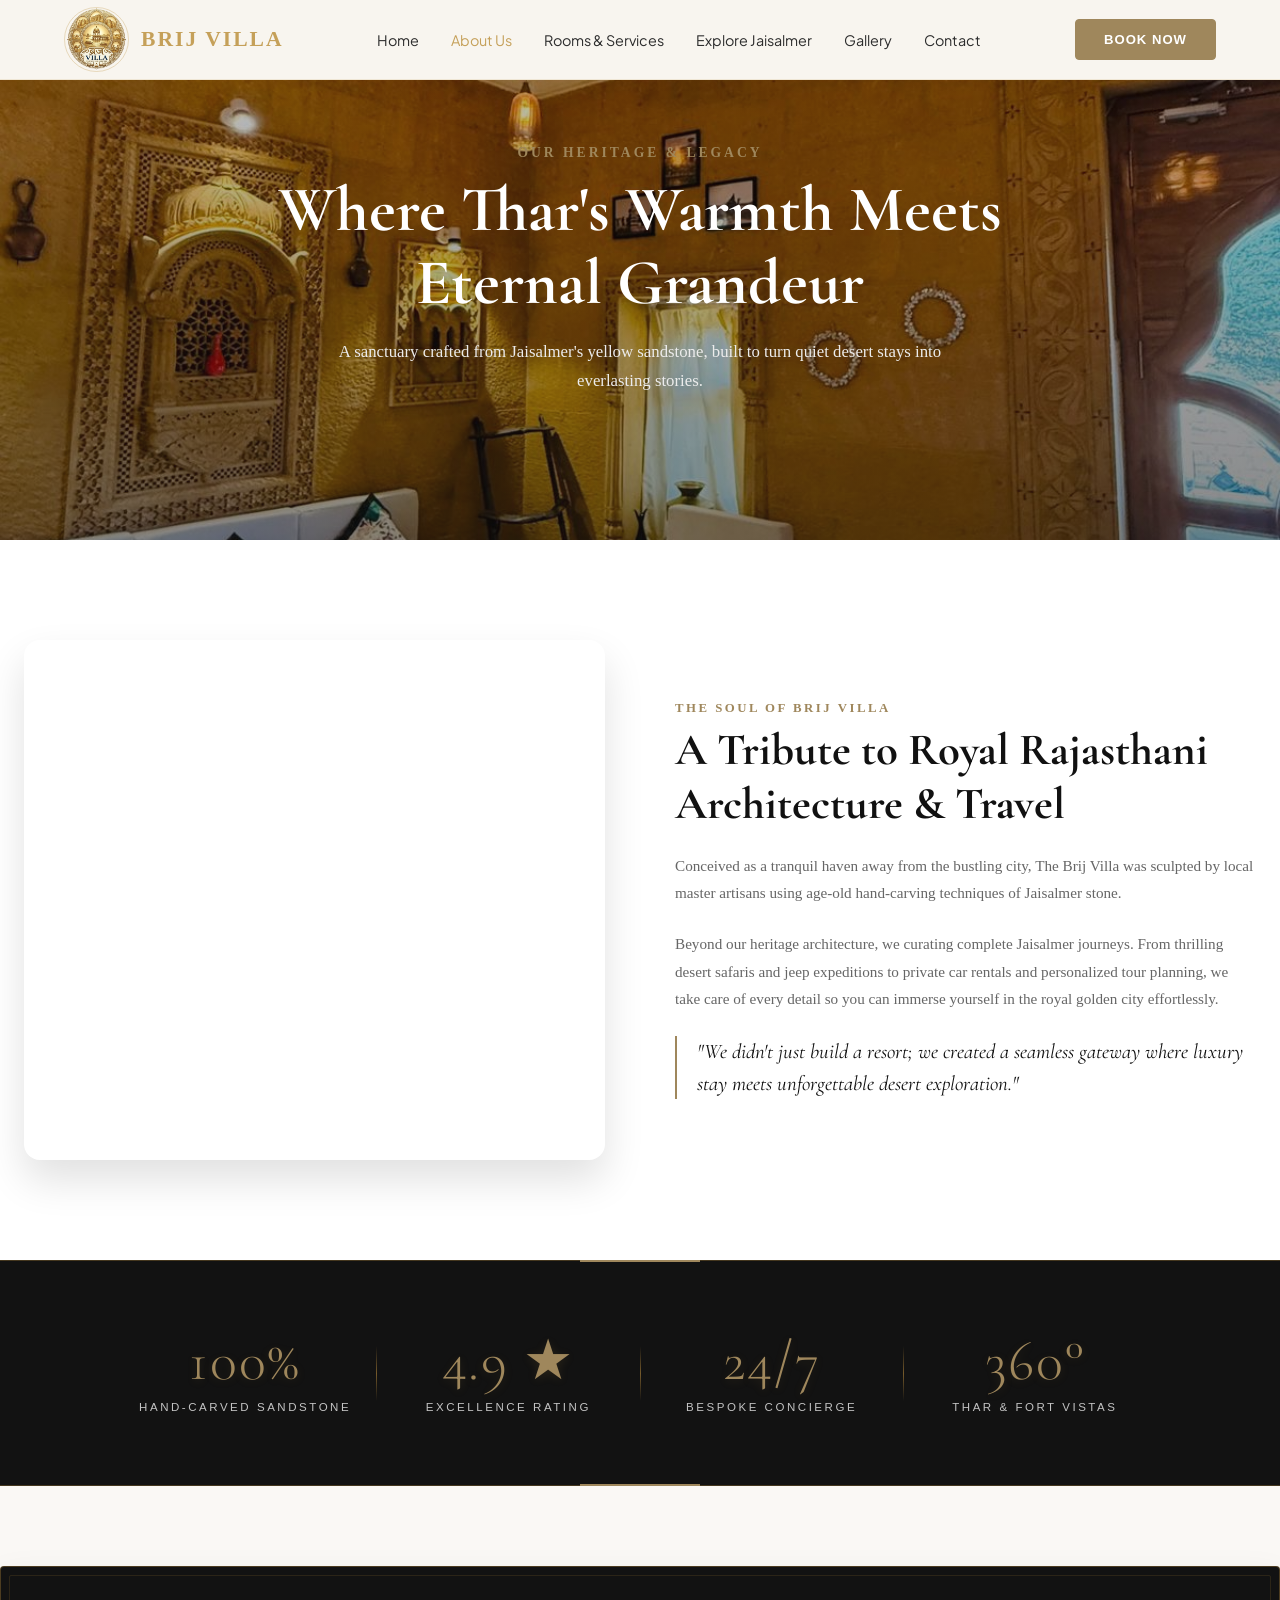
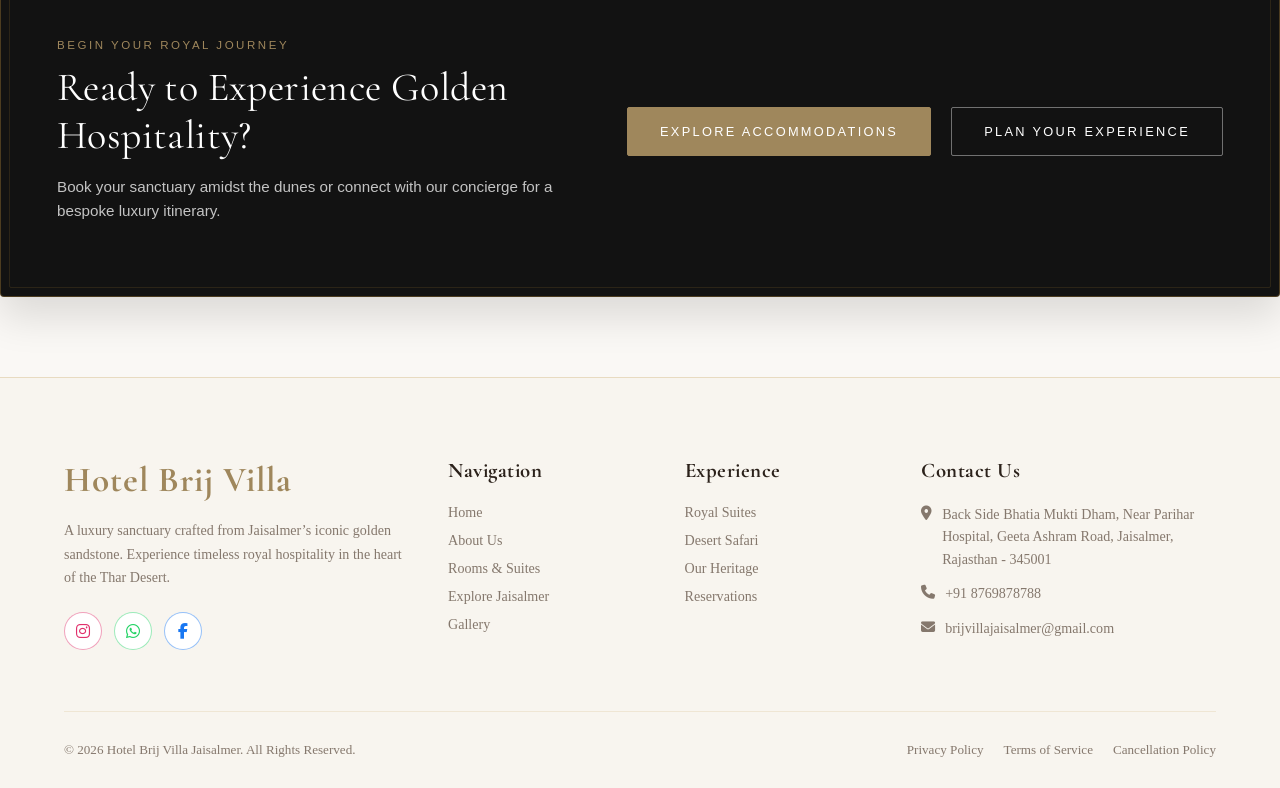
==== commit 5f8a4921: "small chnages" ====
--- a/about.html
+++ b/about.html
@@ -98,7 +98,7 @@
 </section>
 
 <!-- Core Pillars / Services Section -->
-<section class="about-pillars brij-experiences" id="brij-experiences">
+<!-- <section class="about-pillars brij-experiences" id="brij-experiences">
   <div class="container">
     <div class="section-header text-center brij-experiences-header">
       <span class="section-label">The Brij Experience</span>
@@ -235,7 +235,7 @@
 
     </div>
   </div>
-</section>
+</section> -->
 
 <!-- Key Statistics Banner -->
 <section class="about-stats">
--- a/about.css
+++ b/about.css
@@ -1184,4 +1184,45 @@
     gap: 15px;
     text-align: center;
   }
-}+}
+
+
+
+/* =========================================================
+   FOOTER SOCIAL ICON — BRAND COLORS
+   ========================================================= */
+
+.footer-social .social-btn[data-contact="whatsapp"] {
+  color: #25D366;
+  border-color: rgba(37, 211, 102, 0.45);
+}
+
+.footer-social .social-btn[data-contact="whatsapp"]:hover {
+  background: #25D366;
+  color: #fff;
+  border-color: #25D366;
+}
+
+
+.footer-social .social-btn[data-contact="instagram"] {
+  color: #E1306C;
+  border-color: rgba(225, 48, 108, 0.45);
+}
+
+.footer-social .social-btn[data-contact="instagram"]:hover {
+  background: #E1306C;
+  color: #fff;
+  border-color: #E1306C;
+}
+
+
+.footer-social .social-btn[data-contact="facebook"] {
+  color: #1877F2;
+  border-color: rgba(24, 119, 242, 0.45);
+}
+
+.footer-social .social-btn[data-contact="facebook"]:hover {
+  background: #1877F2;
+  color: #fff;
+  border-color: #1877F2;
+} 
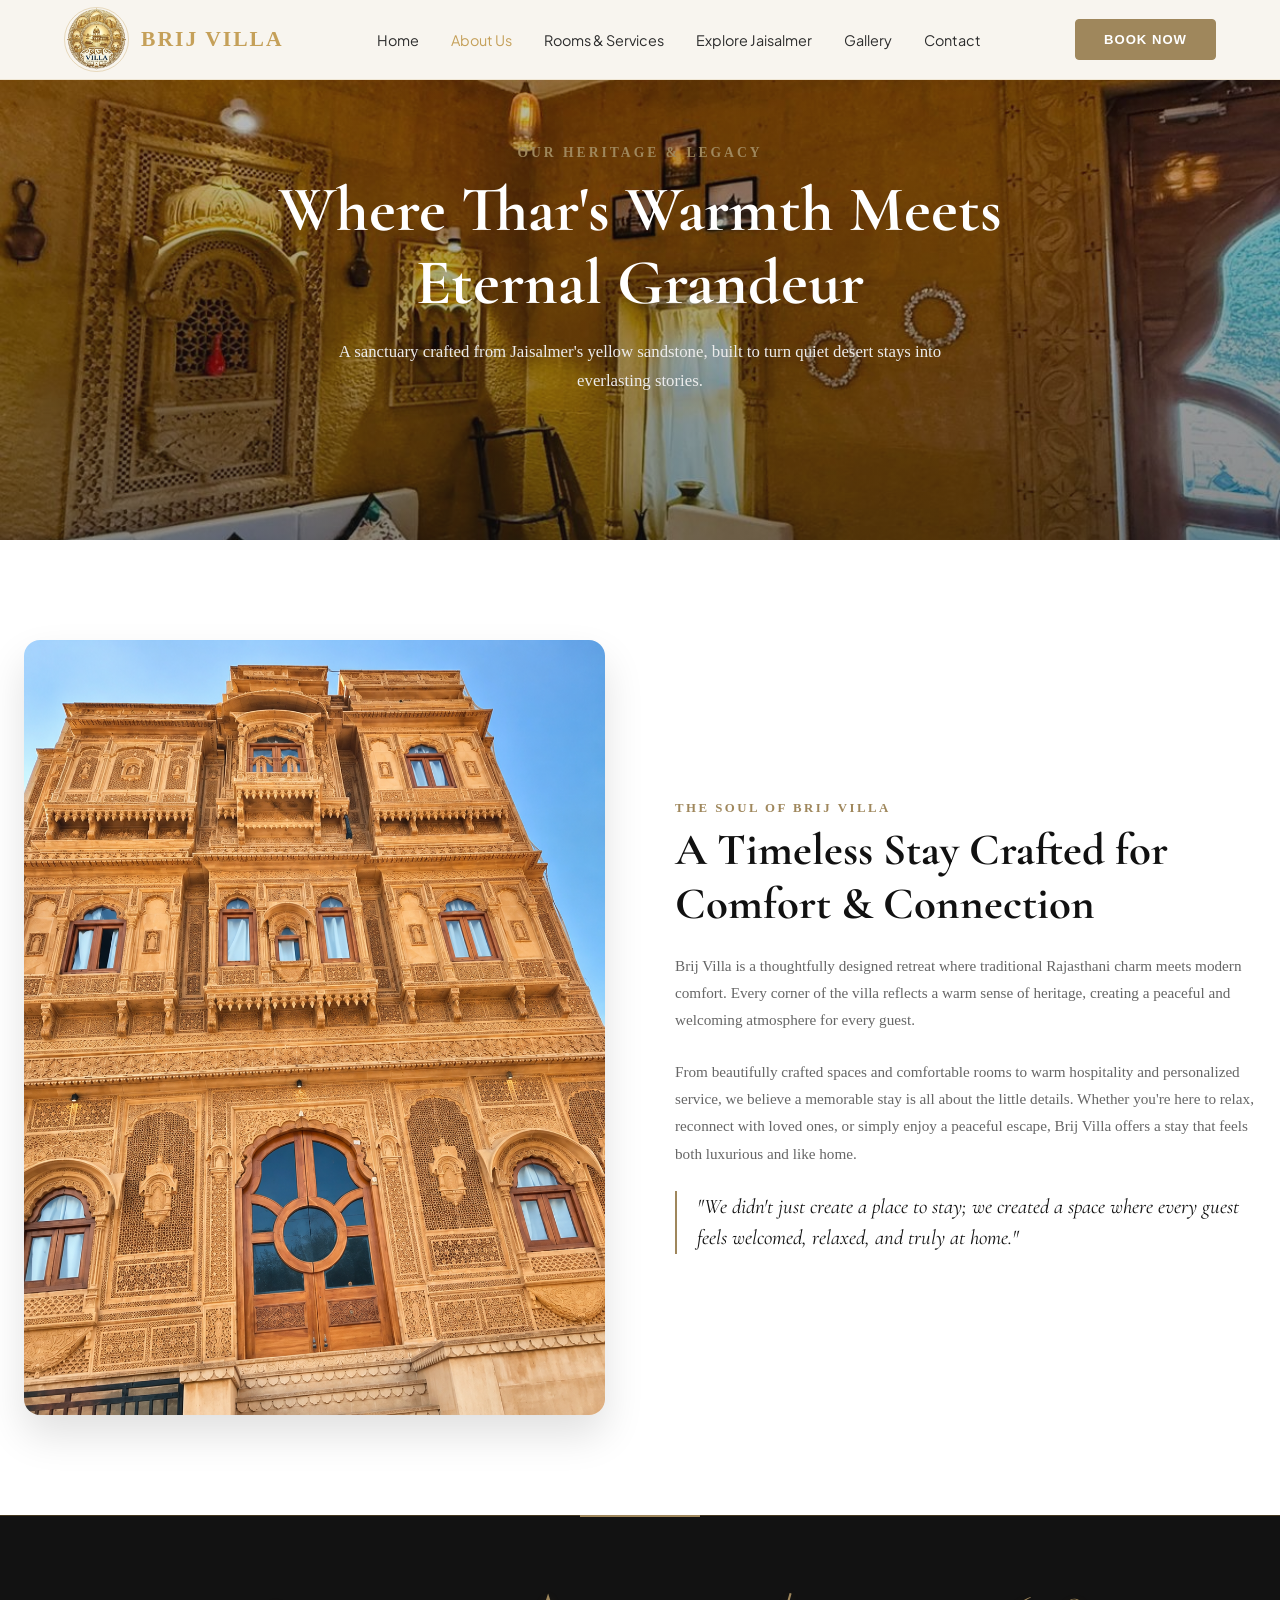
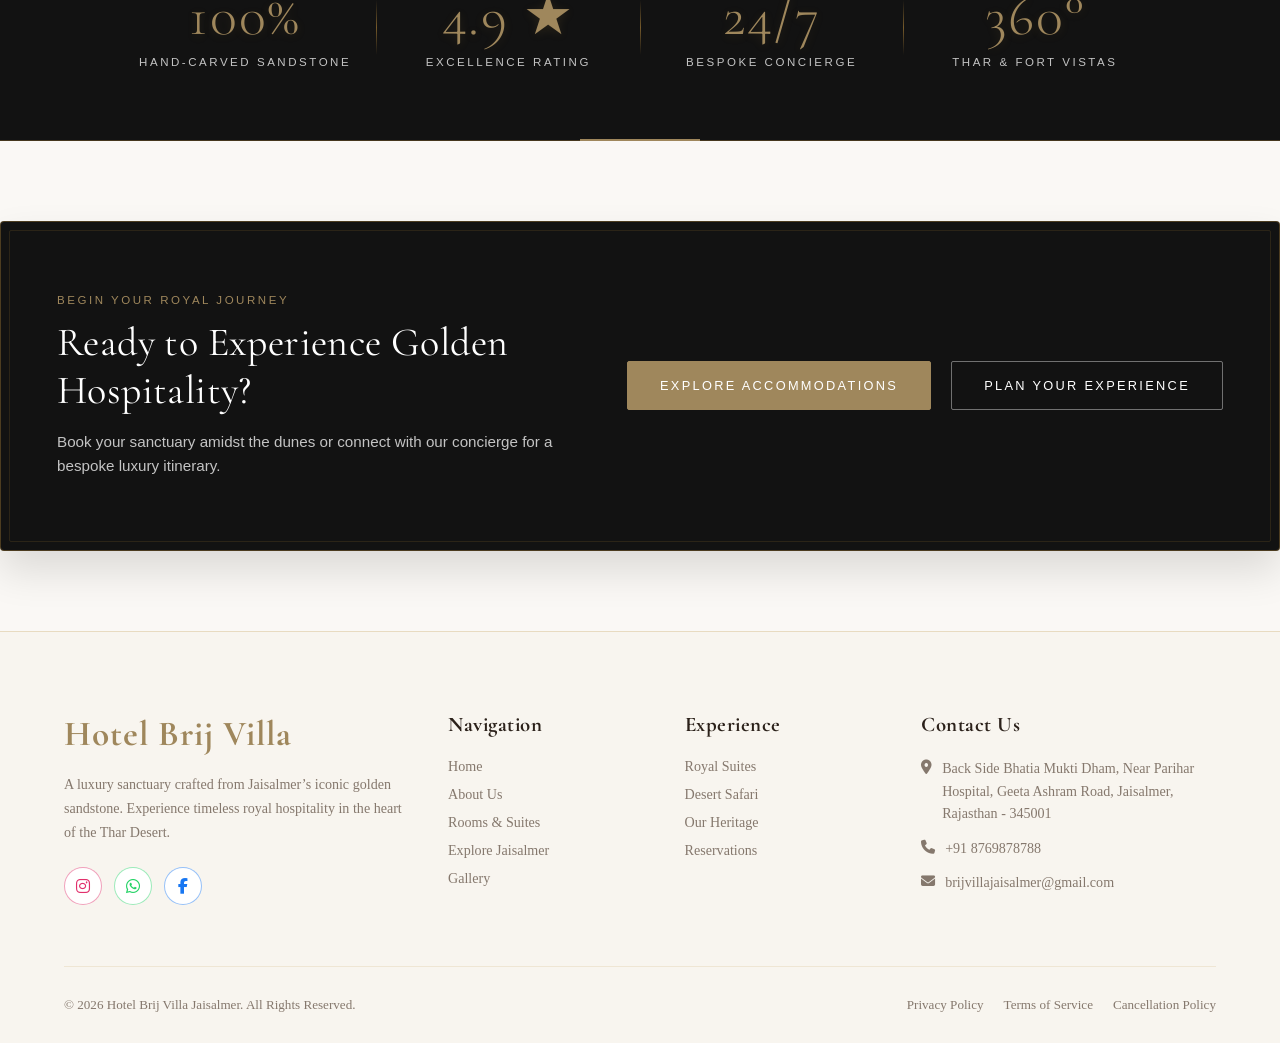
==== commit d8c40c38: "add hotel images" ====
--- a/about.html
+++ b/about.html
@@ -72,25 +72,29 @@
     <div class="story-images">
       <!-- Main Video replaces the main background image -->
       <div class="img-wrapper main-img video-wrapper">
-        <video autoplay muted loop playsinline poster="https://images.unsplash.com/photo-1542314831-068cd1dbfeeb?auto=format&fit=crop&w=800&q=80">
-          <source src="./images/abouthero.mp4" type="video/mp4">
-          Your browser does not support the video tag.
-        </video>
-      </div>
+  <img 
+    src="./images/hotelfront.png" 
+    alt="Brij Villa Hotel"
+  >
+</div>
     </div>
 
     <div class="story-text">
       <span class="section-label">The Soul of Brij Villa</span>
-      <h2>A Tribute to Royal Rajasthani Architecture & Travel</h2>
+      
+      <h2>A Timeless Stay Crafted for Comfort & Connection</h2>
+      
       <p class="lead-text">
-        Conceived as a tranquil haven away from the bustling city, The Brij Villa was sculpted by local master artisans using age-old hand-carving techniques of Jaisalmer stone.
+        Brij Villa is a thoughtfully designed retreat where traditional Rajasthani charm meets modern comfort. Every corner of the villa reflects a warm sense of heritage, creating a peaceful and welcoming atmosphere for every guest.
       </p>
+      
       <p>
-        Beyond our heritage architecture, we curating complete Jaisalmer journeys. From thrilling desert safaris and jeep expeditions to private car rentals and personalized tour planning, we take care of every detail so you can immerse yourself in the royal golden city effortlessly.
+        From beautifully crafted spaces and comfortable rooms to warm hospitality and personalized service, we believe a memorable stay is all about the little details. Whether you're here to relax, reconnect with loved ones, or simply enjoy a peaceful escape, Brij Villa offers a stay that feels both luxurious and like home.
       </p>
+
       <div class="story-quote">
         <blockquote>
-          "We didn't just build a resort; we created a seamless gateway where luxury stay meets unforgettable desert exploration."
+          "We didn't just create a place to stay; we created a space where every guest feels welcomed, relaxed, and truly at home."
         </blockquote>
       </div>
     </div>
